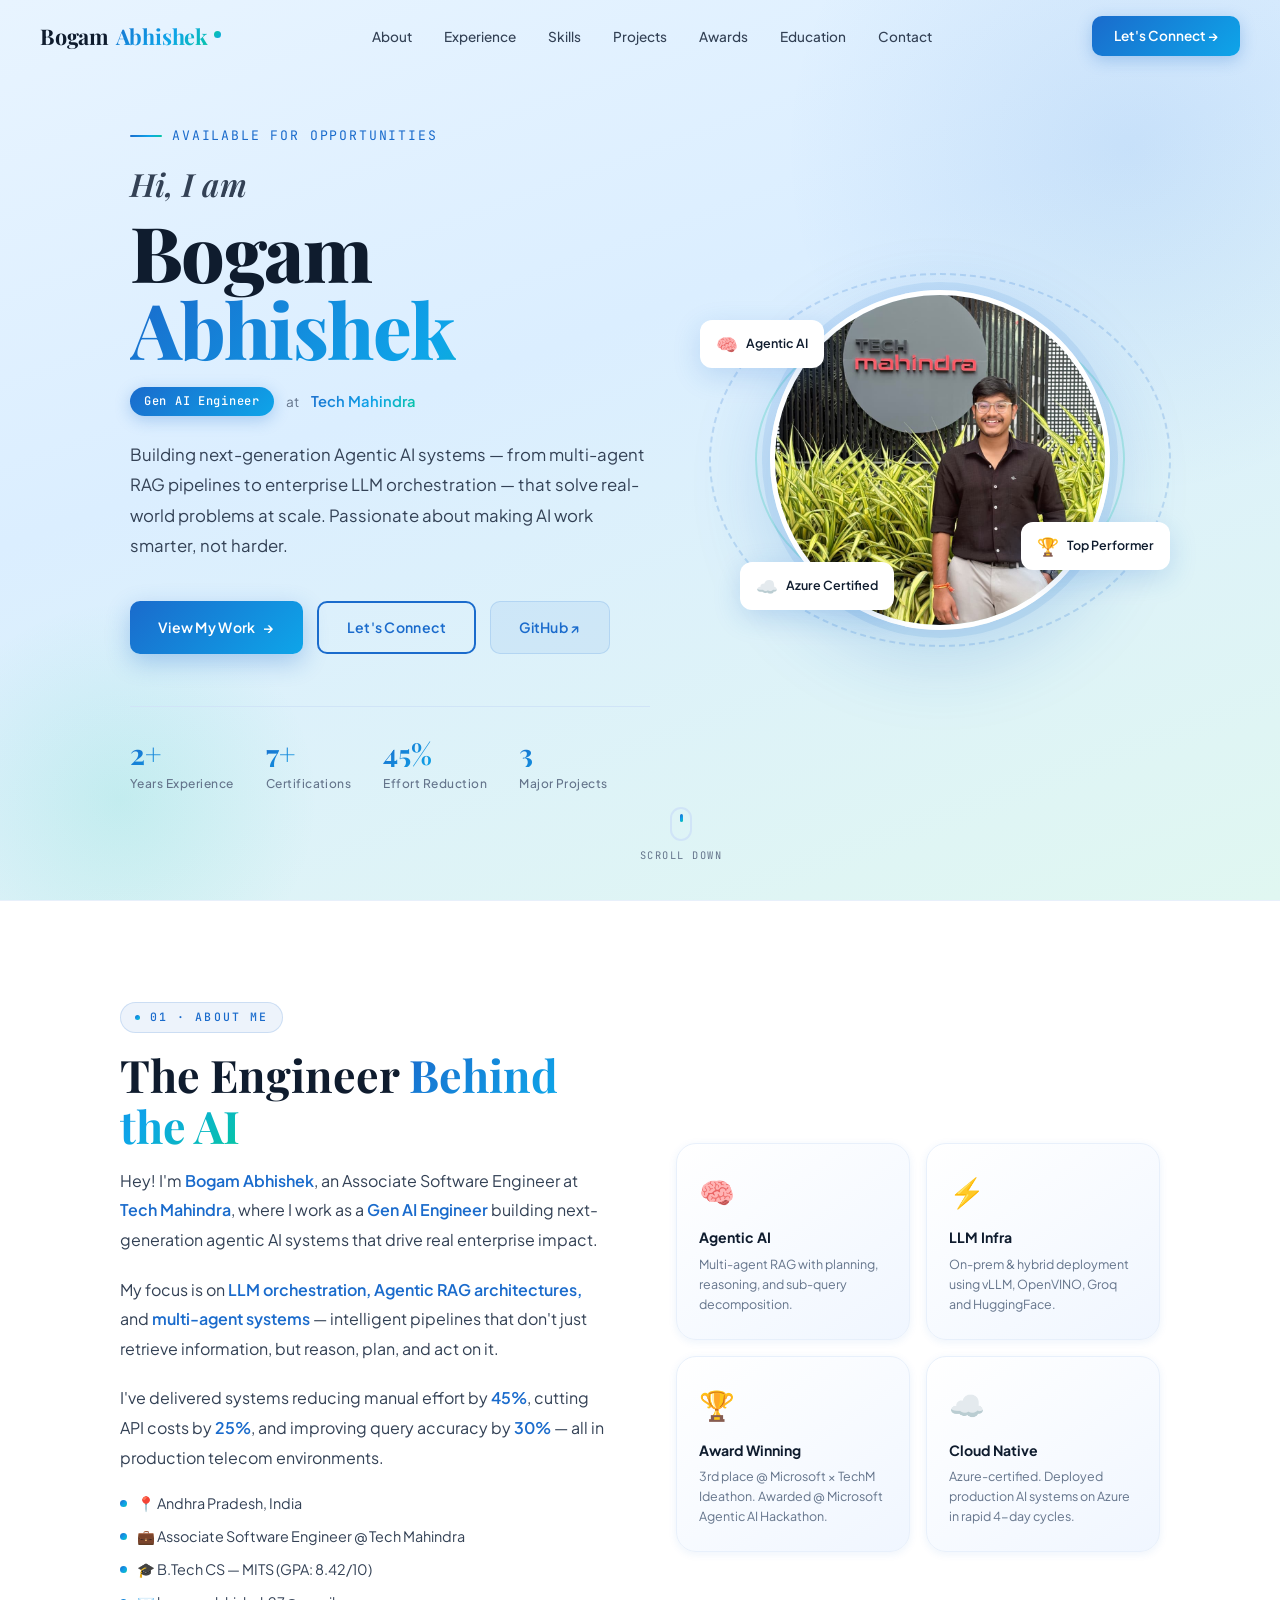
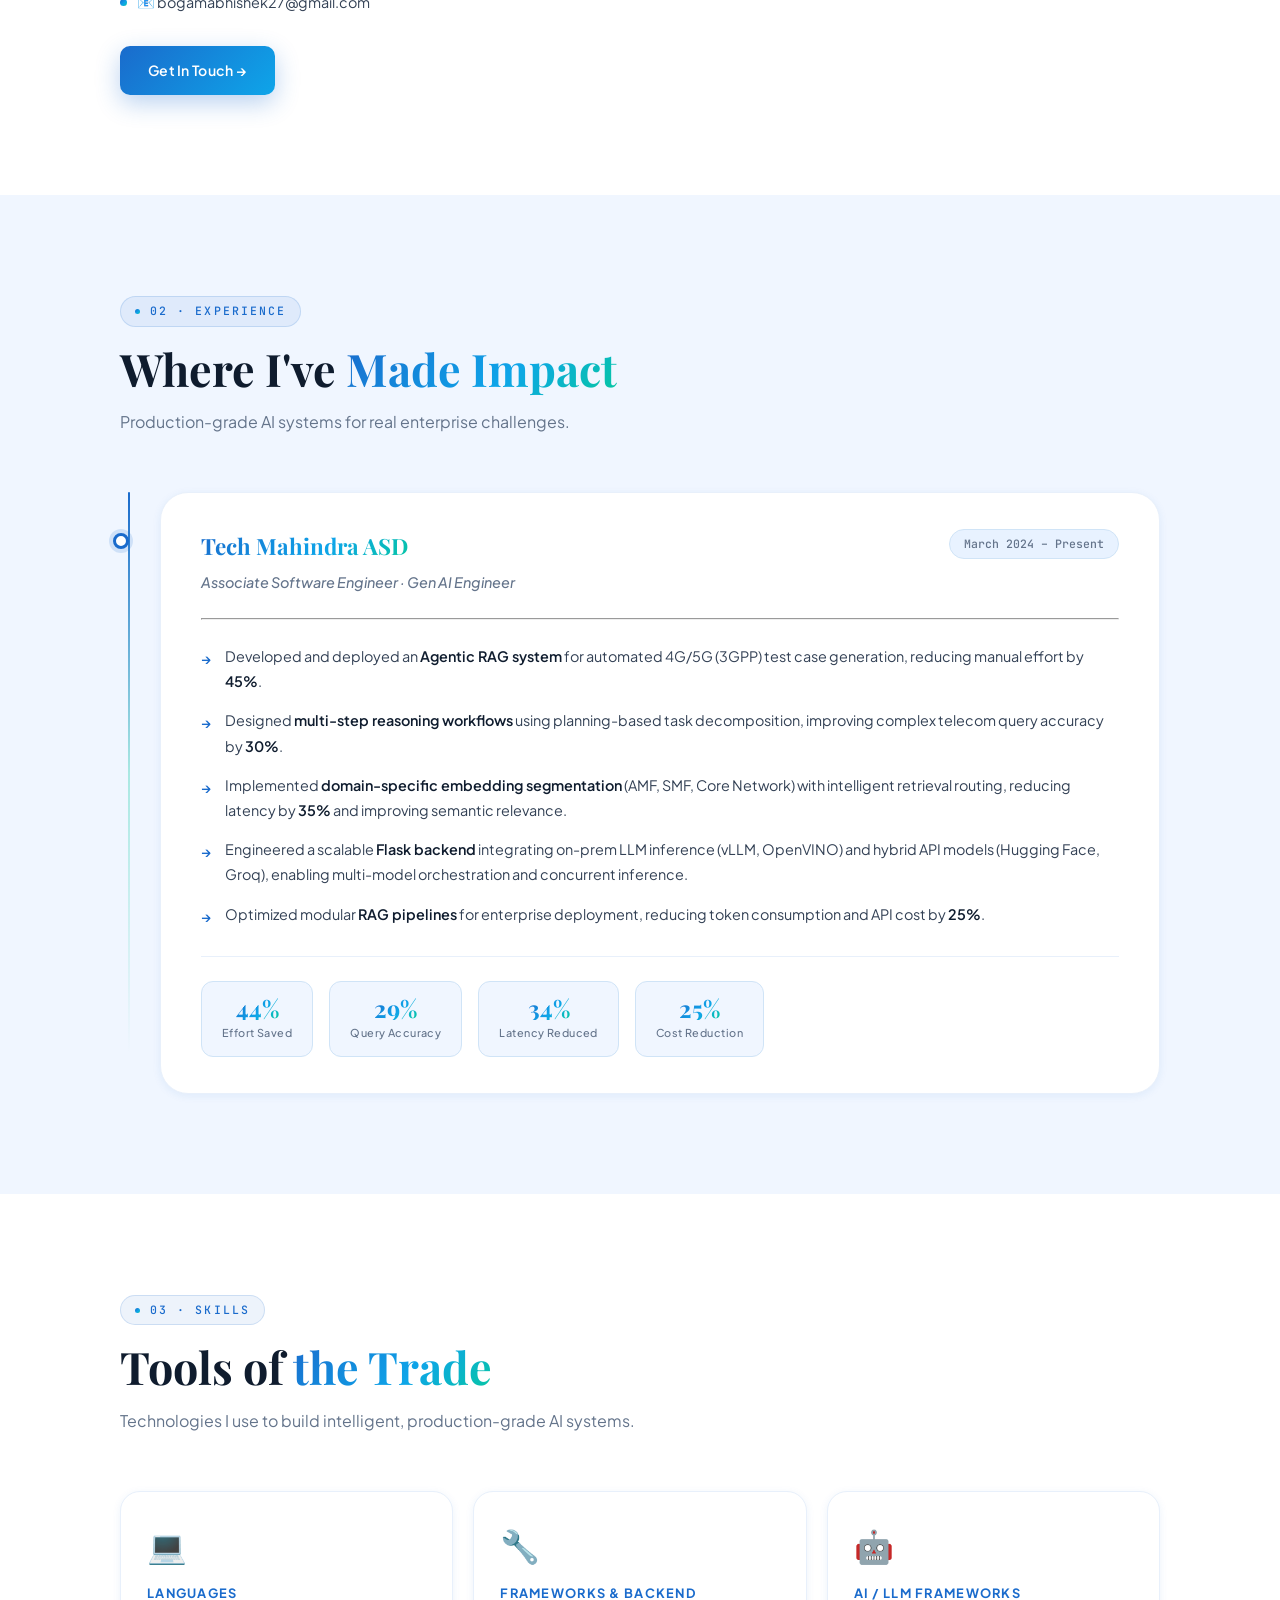
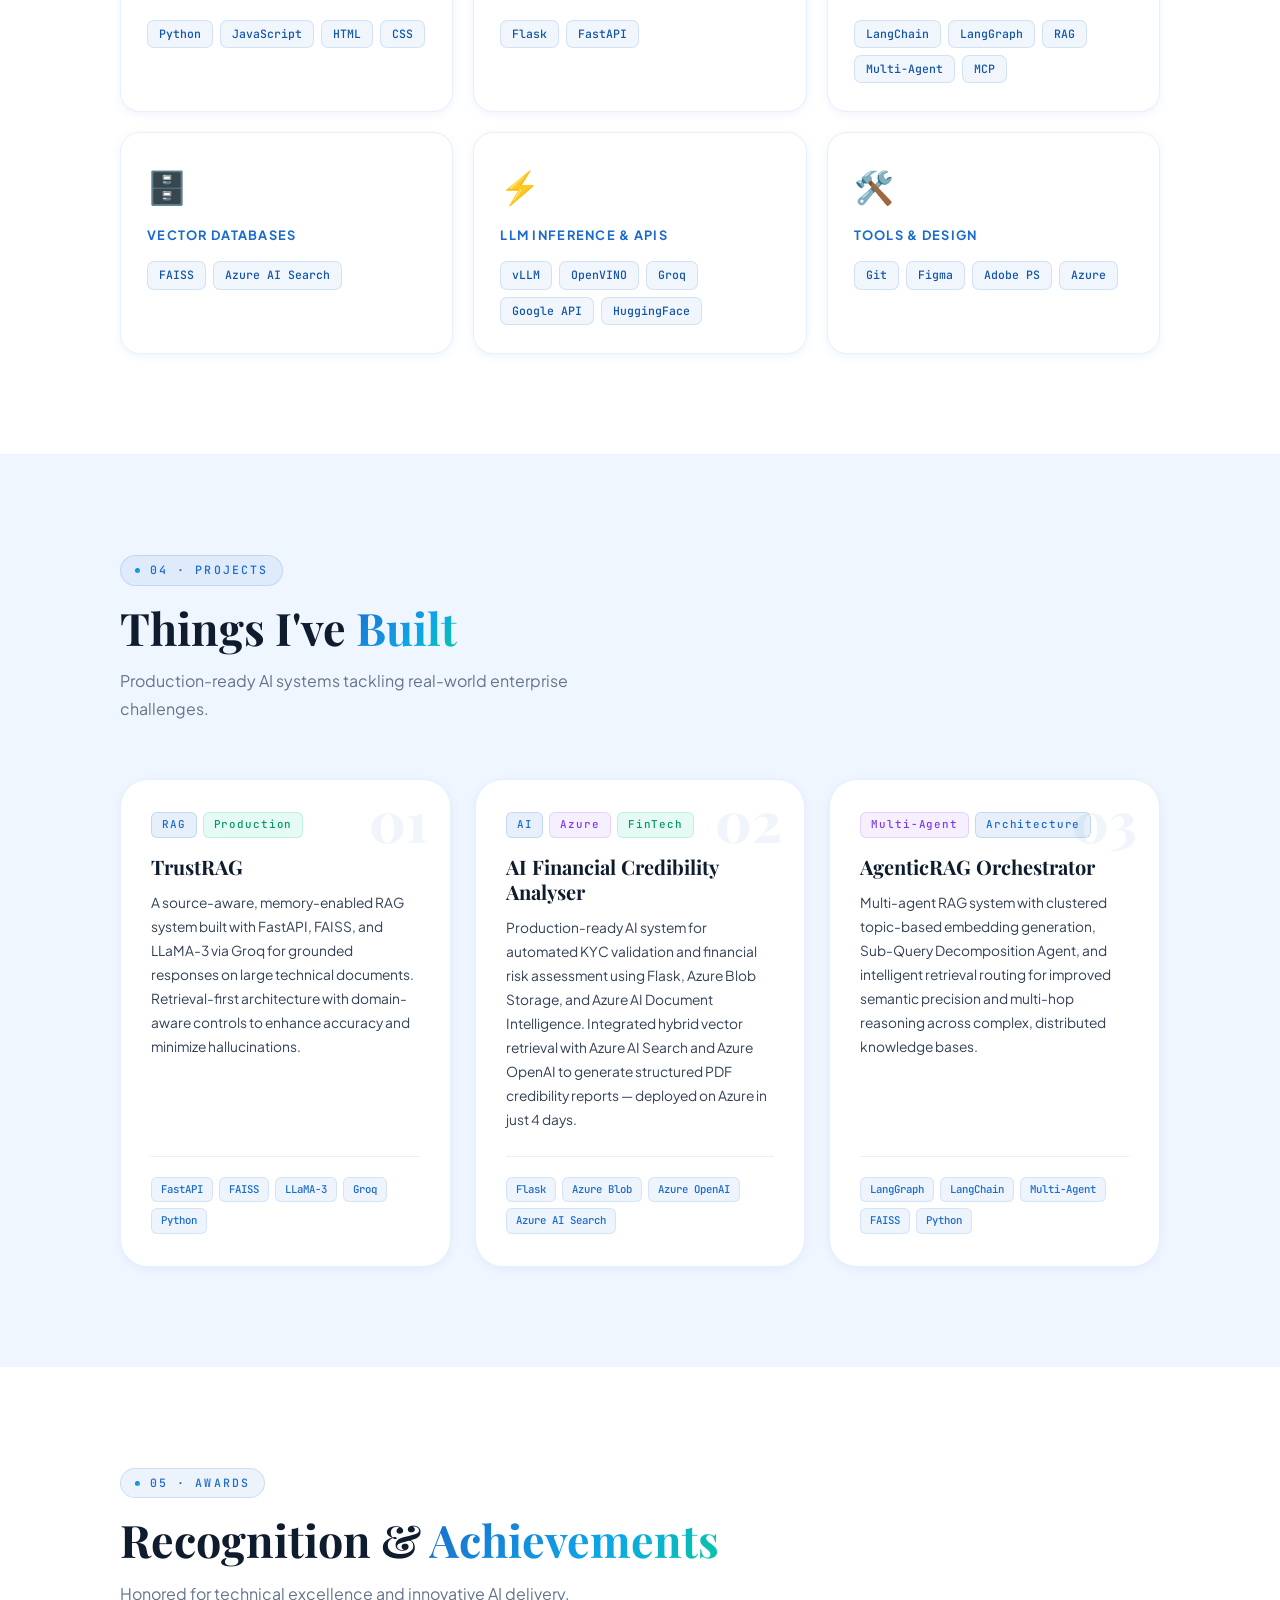
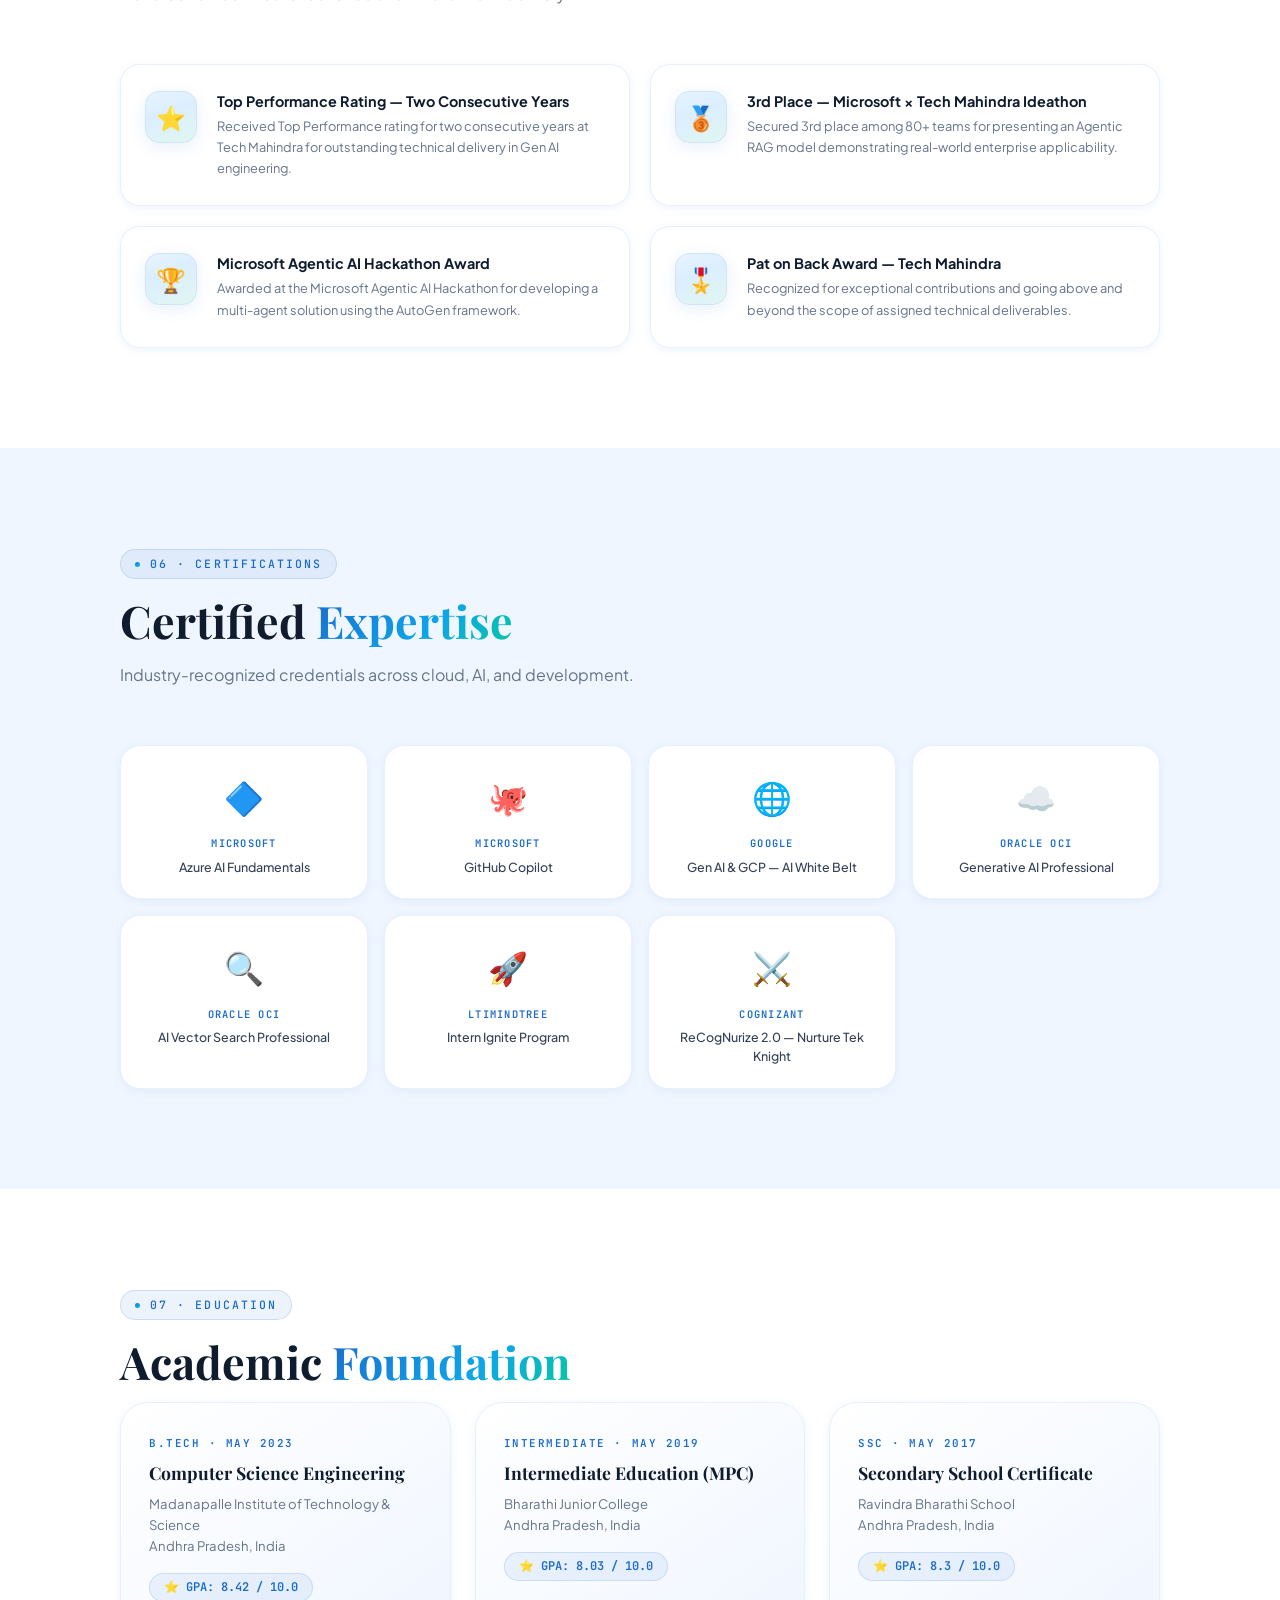
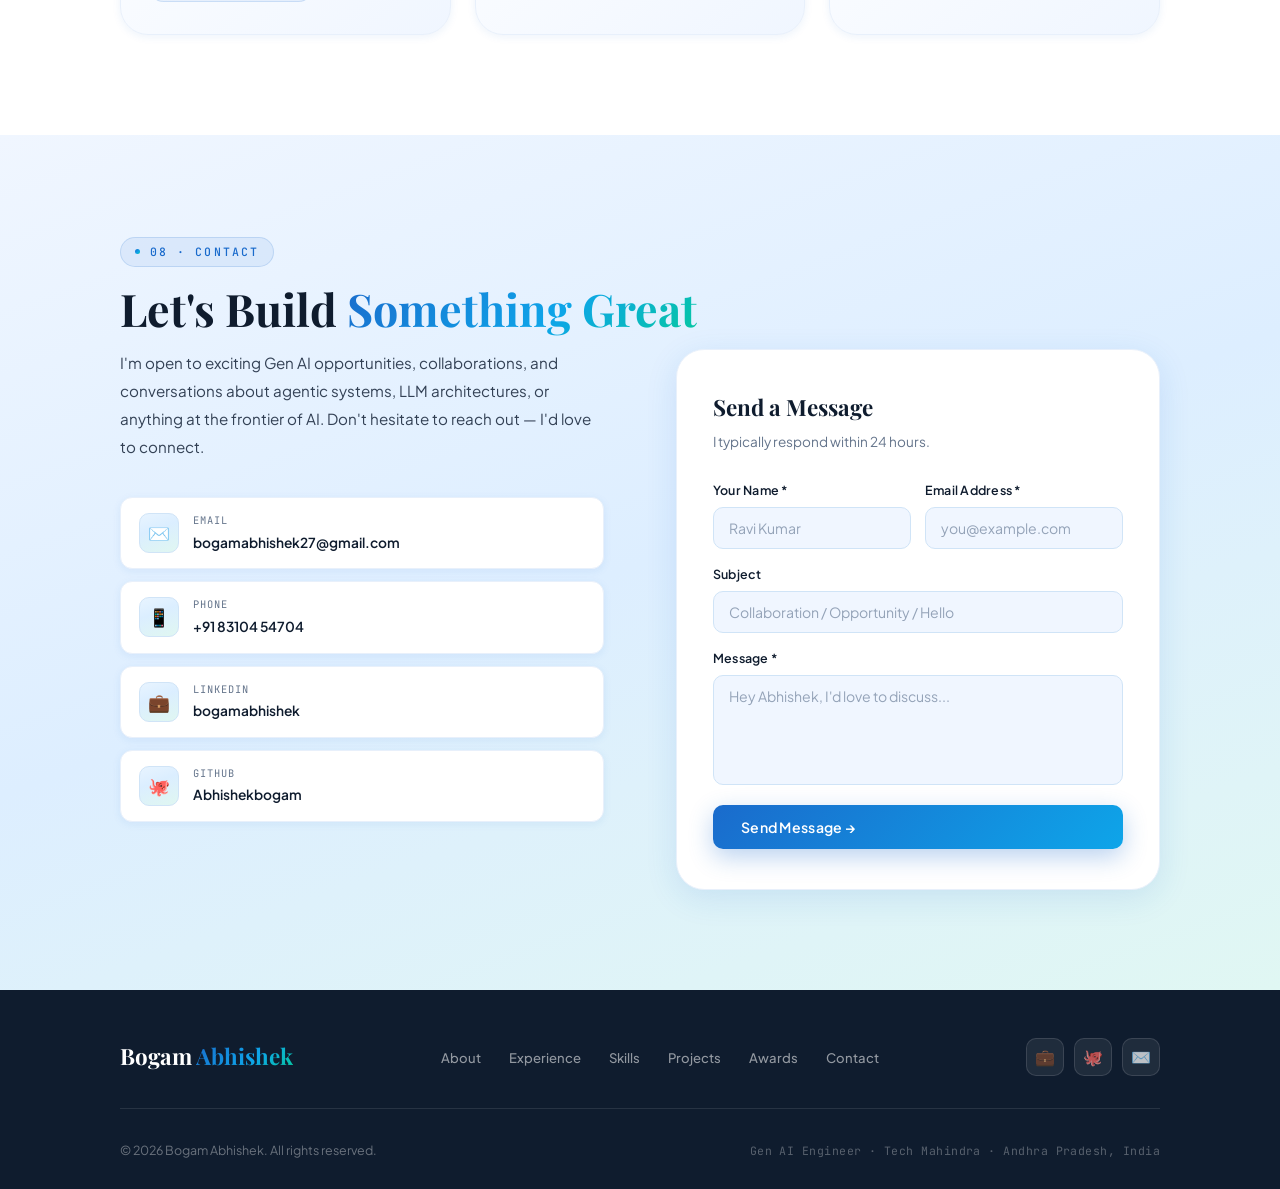
==== index.html @ d559d9c5 "Initial portfolio commit" ====
<!DOCTYPE html>
<html lang="en">
<head>
  <meta charset="UTF-8" />
  <meta name="viewport" content="width=device-width, initial-scale=1.0"/>
  <title>Bogam Abhishek — Gen AI Engineer</title>
  <meta name="description" content="Portfolio of Bogam Abhishek, Gen AI Engineer at Tech Mahindra. Specializing in Agentic RAG, LLM Orchestration, and Multi-Agent Systems." />

  <!-- Google Fonts -->
  <link rel="preconnect" href="https://fonts.googleapis.com" />
  <link rel="preconnect" href="https://fonts.gstatic.com" crossorigin />
  <link href="https://fonts.googleapis.com/css2?family=Playfair+Display:ital,wght@0,600;0,700;0,800;1,600;1,700&family=Plus+Jakarta+Sans:wght@300;400;500;600;700&family=JetBrains+Mono:wght@300;400;500&display=swap" rel="stylesheet"/>

  <!-- Global CSS -->
  <link rel="stylesheet" href="css/global.css" />
  <link rel="stylesheet" href="css/nav.css" />
  <link rel="stylesheet" href="css/hero.css" />
  <link rel="stylesheet" href="css/about.css" />
  <link rel="stylesheet" href="css/experience.css" />
  <link rel="stylesheet" href="css/skills.css" />
  <link rel="stylesheet" href="css/projects.css" />
  <link rel="stylesheet" href="css/achievements.css" />
  <link rel="stylesheet" href="css/certifications.css" />
  <link rel="stylesheet" href="css/education.css" />
  <link rel="stylesheet" href="css/contact.css" />
  <link rel="stylesheet" href="css/footer.css" />
</head>
<body>

  <!-- Navigation -->
  <div id="nav-placeholder"></div>

  <main>
    <!-- Hero Section -->
    <section id="hero">
      <div id="hero-placeholder"></div>
    </section>

    <!-- About Section -->
    <section id="about">
      <div id="about-placeholder"></div>
    </section>

    <!-- Experience Section -->
    <section id="experience">
      <div id="experience-placeholder"></div>
    </section>

    <!-- Skills Section -->
    <section id="skills">
      <div id="skills-placeholder"></div>
    </section>

    <!-- Projects Section -->
    <section id="projects">
      <div id="projects-placeholder"></div>
    </section>

    <!-- Achievements Section -->
    <section id="achievements">
      <div id="achievements-placeholder"></div>
    </section>

    <!-- Certifications Section -->
    <section id="certifications">
      <div id="certifications-placeholder"></div>
    </section>

    <!-- Education Section -->
    <section id="education">
      <div id="education-placeholder"></div>
    </section>

    <!-- Contact Section -->
    <section id="contact">
      <div id="contact-placeholder"></div>
    </section>
  </main>

  <!-- Footer -->
  <div id="footer-placeholder"></div>

  <!-- JavaScript Modules -->
  <script src="js/loader.js"></script>
  <script src="js/nav.js"></script>
  <script src="js/hero.js"></script>
  <script src="js/animations.js"></script>
  <script src="js/contact.js"></script>
  <script src="js/main.js"></script>
</body>
</html>
---- css/global.css ----
/* ============================================
   GLOBAL.CSS — Variables, Reset, Typography
   ============================================ */

:root {
  /* Colors */
  --bg:            #f0f6ff;
  --bg-alt:        #e8f2ff;
  --surface:       #ffffff;
  --card:          #ffffff;
  --card-hover:    #f5f9ff;

  --primary:       #1a6bcc;
  --primary-dark:  #1254a8;
  --primary-light: #4a90e2;
  --secondary:     #0ea5e9;
  --accent:        #06c8a0;
  --accent2:       #7c3aed;

  --text:          #0f1c2e;
  --text-body:     #334155;
  --muted:         #64748b;
  --subtle:        #94a3b8;
  --border:        #d0e4f7;
  --border-light:  #e8f0fb;

  /* Gradients */
  --grad-primary:  linear-gradient(135deg, #1a6bcc 0%, #0ea5e9 60%, #06c8a0 100%);
  --grad-card:     linear-gradient(145deg, #ffffff 0%, #f0f6ff 100%);
  --grad-hero:     linear-gradient(160deg, #e8f4ff 0%, #dbeeff 40%, #e0f7f1 100%);
  --grad-section:  linear-gradient(180deg, #f0f6ff 0%, #e8f2ff 100%);
  --grad-btn:      linear-gradient(135deg, #1a6bcc, #0ea5e9);
  --grad-btn-hover:linear-gradient(135deg, #1254a8, #0891ca);
  --grad-accent:   linear-gradient(135deg, #06c8a0, #0ea5e9);

  /* Shadows */
  --shadow-sm:     0 2px 8px rgba(26,107,204,0.08);
  --shadow-md:     0 8px 32px rgba(26,107,204,0.12);
  --shadow-lg:     0 20px 60px rgba(26,107,204,0.16);
  --shadow-xl:     0 32px 80px rgba(26,107,204,0.20);
  --shadow-card:   0 4px 24px rgba(26,107,204,0.10), 0 1px 4px rgba(26,107,204,0.06);
  --shadow-btn:    0 8px 24px rgba(26,107,204,0.30);
  --shadow-btn-hover: 0 12px 36px rgba(26,107,204,0.42);

  /* Typography */
  --font-display: 'Playfair Display', Georgia, serif;
  --font-body:    'Plus Jakarta Sans', sans-serif;
  --font-mono:    'JetBrains Mono', 'Courier New', monospace;

  /* Spacing */
  --section-py: 100px;
  --container: 1120px;
  --radius:    12px;
  --radius-lg: 20px;
  --radius-xl: 28px;

  /* Transitions */
  --ease:      cubic-bezier(0.22, 1, 0.36, 1);
  --ease-fast: cubic-bezier(0.34, 1, 0.64, 1);
}

/* ---- RESET ---- */
*, *::before, *::after {
  box-sizing: border-box;
  margin: 0;
  padding: 0;
}

html {
  scroll-behavior: smooth;
  font-size: 16px;
}

body {
  background: var(--bg);
  color: var(--text);
  font-family: var(--font-body);
  font-weight: 400;
  line-height: 1.6;
  overflow-x: hidden;
  -webkit-font-smoothing: antialiased;
  -moz-osx-font-smoothing: grayscale;
}

img { max-width: 100%; display: block; }
a  { text-decoration: none; color: inherit; }
ul { list-style: none; }
button { font-family: inherit; }

/* ---- SCROLL BAR ---- */
::-webkit-scrollbar { width: 6px; }
::-webkit-scrollbar-track { background: var(--bg-alt); }
::-webkit-scrollbar-thumb {
  background: var(--grad-primary);
  border-radius: 3px;
}

/* ---- CONTAINER ---- */
.container {
  max-width: var(--container);
  margin: 0 auto;
  padding: 0 40px;
}

/* ---- SECTION WRAPPER ---- */
.section-wrap {
  padding: var(--section-py) 0;
}

/* ---- SECTION HEADER ---- */
.section-eyebrow {
  display: inline-flex;
  align-items: center;
  gap: 10px;
  font-family: var(--font-mono);
  font-size: 0.72rem;
  font-weight: 500;
  letter-spacing: 0.18em;
  text-transform: uppercase;
  color: var(--primary);
  background: rgba(26,107,204,0.08);
  border: 1px solid rgba(26,107,204,0.16);
  padding: 5px 14px;
  border-radius: 100px;
  margin-bottom: 16px;
}
.section-eyebrow::before {
  content: '';
  width: 5px; height: 5px;
  border-radius: 50%;
  background: var(--grad-primary);
}

.section-title {
  font-family: var(--font-display);
  font-weight: 700;
  font-size: clamp(2rem, 3.5vw, 2.8rem);
  line-height: 1.15;
  color: var(--text);
  margin-bottom: 14px;
}
.section-title span {
  background: var(--grad-primary);
  -webkit-background-clip: text;
  -webkit-text-fill-color: transparent;
  background-clip: text;
}

.section-subtitle {
  font-size: 1rem;
  color: var(--muted);
  line-height: 1.75;
  max-width: 520px;
  margin-bottom: 56px;
}

/* ---- BUTTONS ---- */
.btn {
  display: inline-flex;
  align-items: center;
  gap: 8px;
  font-family: var(--font-body);
  font-weight: 600;
  font-size: 0.88rem;
  letter-spacing: 0.02em;
  padding: 13px 28px;
  border-radius: 10px;
  border: none;
  cursor: pointer;
  transition: all 0.3s var(--ease);
  text-decoration: none;
  position: relative;
  overflow: hidden;
}
.btn::before {
  content: '';
  position: absolute;
  inset: 0;
  opacity: 0;
  transition: opacity 0.3s;
  background: rgba(255,255,255,0.15);
}
.btn:hover::before { opacity: 1; }

.btn-primary {
  background: var(--grad-btn);
  color: #fff;
  box-shadow: var(--shadow-btn);
}
.btn-primary:hover {
  transform: translateY(-3px);
  box-shadow: var(--shadow-btn-hover);
  background: var(--grad-btn-hover);
}
.btn-primary:active { transform: translateY(-1px); }

.btn-outline {
  background: transparent;
  color: var(--primary);
  border: 2px solid var(--primary);
}
.btn-outline:hover {
  background: var(--grad-btn);
  color: #fff;
  border-color: transparent;
  transform: translateY(-3px);
  box-shadow: var(--shadow-btn);
}

.btn-ghost {
  background: rgba(26,107,204,0.07);
  color: var(--primary);
  border: 1px solid rgba(26,107,204,0.15);
}
.btn-ghost:hover {
  background: rgba(26,107,204,0.14);
  transform: translateY(-2px);
}

/* ---- CARDS ---- */
.card {
  background: var(--card);
  border: 1px solid var(--border-light);
  border-radius: var(--radius-lg);
  box-shadow: var(--shadow-card);
  transition: all 0.35s var(--ease);
}
.card:hover {
  transform: translateY(-5px);
  box-shadow: var(--shadow-lg);
  border-color: rgba(26,107,204,0.2);
}

/* ---- BADGE / TAG ---- */
.badge {
  display: inline-block;
  font-family: var(--font-mono);
  font-size: 0.68rem;
  font-weight: 500;
  letter-spacing: 0.08em;
  padding: 3px 10px;
  border-radius: 6px;
}
.badge-blue {
  background: rgba(26,107,204,0.1);
  color: var(--primary);
  border: 1px solid rgba(26,107,204,0.18);
}
.badge-teal {
  background: rgba(6,200,160,0.1);
  color: #059669;
  border: 1px solid rgba(6,200,160,0.18);
}
.badge-purple {
  background: rgba(124,58,237,0.08);
  color: var(--accent2);
  border: 1px solid rgba(124,58,237,0.15);
}

/* ---- REVEAL ANIMATION ---- */
.reveal {
  opacity: 0;
  transform: translateY(28px);
  transition: opacity 0.7s var(--ease), transform 0.7s var(--ease);
}
.reveal.visible {
  opacity: 1;
  transform: translateY(0);
}
.reveal-left {
  opacity: 0;
  transform: translateX(-32px);
  transition: opacity 0.7s var(--ease), transform 0.7s var(--ease);
}
.reveal-left.visible { opacity: 1; transform: translateX(0); }

.reveal-right {
  opacity: 0;
  transform: translateX(32px);
  transition: opacity 0.7s var(--ease), transform 0.7s var(--ease);
}
.reveal-right.visible { opacity: 1; transform: translateX(0); }

/* ---- DIVIDER ---- */
.divider {
  height: 1px;
  background: linear-gradient(90deg, transparent, var(--border), transparent);
  margin: 0;
  border: none;
}

/* ---- RESPONSIVE ---- */
@media (max-width: 768px) {
  .container { padding: 0 20px; }
  :root { --section-py: 64px; }
  .section-title { font-size: 1.9rem; }
}
---- css/nav.css ----
/* ============================================
   NAV.CSS — Navigation Bar
   ============================================ */

#navbar {
  position: fixed;
  top: 0; left: 0; right: 0;
  z-index: 1000;
  padding: 0 40px;
  height: 72px;
  display: flex;
  align-items: center;
  justify-content: space-between;
  transition: all 0.4s var(--ease);
  background: transparent;
}

#navbar.scrolled {
  background: rgba(255,255,255,0.88);
  backdrop-filter: blur(20px);
  -webkit-backdrop-filter: blur(20px);
  box-shadow: 0 4px 32px rgba(26,107,204,0.10);
  border-bottom: 1px solid var(--border-light);
  height: 64px;
}

/* LOGO */
.nav-logo {
  font-family: var(--font-display);
  font-weight: 700;
  font-size: 1.35rem;
  letter-spacing: -0.01em;
  display: flex;
  align-items: center;
  gap: 2px;
  text-decoration: none;
}
.nav-logo-first { color: var(--text); }
.nav-logo-last {
  background: var(--grad-primary);
  -webkit-background-clip: text;
  -webkit-text-fill-color: transparent;
  background-clip: text;
}
.nav-logo-dot {
  width: 7px; height: 7px;
  background: var(--grad-accent);
  border-radius: 50%;
  margin-left: 4px;
  margin-bottom: 2px;
  flex-shrink: 0;
  animation: dotPulse 2.5s ease-in-out infinite;
}
@keyframes dotPulse {
  0%, 100% { transform: scale(1); opacity: 1; }
  50% { transform: scale(1.4); opacity: 0.7; }
}

/* NAV LINKS */
.nav-links {
  display: flex;
  align-items: center;
  gap: 4px;
  list-style: none;
}

.nav-links a {
  font-family: var(--font-body);
  font-weight: 500;
  font-size: 0.85rem;
  color: var(--text-body);
  padding: 7px 14px;
  border-radius: 8px;
  transition: all 0.25s var(--ease);
  position: relative;
}

.nav-links a:hover {
  color: var(--primary);
  background: rgba(26,107,204,0.07);
}

.nav-links a.active {
  color: var(--primary);
  background: rgba(26,107,204,0.08);
  font-weight: 600;
}

/* CTA Button */
.nav-cta {
  font-family: var(--font-body);
  font-weight: 600;
  font-size: 0.85rem;
  color: #fff;
  background: var(--grad-btn);
  padding: 9px 22px;
  border-radius: 10px;
  box-shadow: 0 4px 16px rgba(26,107,204,0.28);
  transition: all 0.3s var(--ease);
  text-decoration: none;
  margin-left: 8px;
}
.nav-cta:hover {
  transform: translateY(-2px);
  box-shadow: 0 8px 28px rgba(26,107,204,0.40);
  background: var(--grad-btn-hover);
}

/* HAMBURGER */
.nav-hamburger {
  display: none;
  flex-direction: column;
  gap: 5px;
  cursor: pointer;
  padding: 8px;
  border: none;
  background: none;
}
.nav-hamburger span {
  display: block;
  width: 24px; height: 2px;
  background: var(--text);
  border-radius: 2px;
  transition: all 0.3s var(--ease);
}
.nav-hamburger.open span:nth-child(1) { transform: translateY(7px) rotate(45deg); }
.nav-hamburger.open span:nth-child(2) { opacity: 0; }
.nav-hamburger.open span:nth-child(3) { transform: translateY(-7px) rotate(-45deg); }

/* MOBILE MENU */
.nav-mobile {
  display: none;
  position: fixed;
  top: 64px; left: 0; right: 0;
  background: rgba(255,255,255,0.97);
  backdrop-filter: blur(20px);
  border-bottom: 1px solid var(--border);
  padding: 20px 24px 28px;
  flex-direction: column;
  gap: 4px;
  z-index: 999;
  box-shadow: var(--shadow-md);
}
.nav-mobile.open { display: flex; }
.nav-mobile a {
  font-family: var(--font-body);
  font-weight: 500;
  font-size: 0.95rem;
  color: var(--text-body);
  padding: 12px 16px;
  border-radius: 10px;
  transition: all 0.2s;
}
.nav-mobile a:hover { background: var(--bg-alt); color: var(--primary); }
.nav-mobile .nav-cta { margin: 8px 0 0; text-align: center; justify-content: center; display: flex; }

@media (max-width: 900px) {
  #navbar { padding: 0 24px; }
  .nav-links, .nav-cta { display: none; }
  .nav-hamburger { display: flex; }
}
---- css/hero.css ----
/* ============================================
   HERO.CSS — Hero / Landing Section
   ============================================ */

#hero {
  min-height: 100vh;
  background: var(--grad-hero);
  position: relative;
  overflow: hidden;
  display: flex;
  flex-direction: column;
  align-items: center;
  justify-content: center;
  padding: 80px 40px 60px;
}

/* Decorative background blobs */
#hero::before {
  content: '';
  position: absolute;
  width: 700px; height: 700px;
  border-radius: 50%;
  background: radial-gradient(circle, rgba(26,107,204,0.10) 0%, transparent 70%);
  top: -200px; right: -200px;
  pointer-events: none;
}
#hero::after {
  content: '';
  position: absolute;
  width: 400px; height: 400px;
  border-radius: 50%;
  background: radial-gradient(circle, rgba(6,200,160,0.12) 0%, transparent 70%);
  bottom: -100px; left: -80px;
  pointer-events: none;
}

.hero-container {
  max-width: 1100px;
  width: 100%;
  margin: 0 auto;
  padding: 0 40px;
  display: grid;
  grid-template-columns: 1fr 420px;
  gap: 80px;
  align-items: center;
  position: relative;
  z-index: 1;
}

/* ---- LEFT CONTENT ---- */
.hero-content {}

.hero-greeting {
  font-family: var(--font-mono);
  font-size: 0.82rem;
  font-weight: 400;
  letter-spacing: 0.14em;
  color: var(--primary);
  text-transform: uppercase;
  margin-bottom: 12px;
  display: flex;
  align-items: center;
  gap: 10px;
  opacity: 0;
  animation: heroFadeUp 0.8s 0.1s var(--ease) forwards;
}
.hero-greeting::before {
  content: '';
  width: 32px; height: 2px;
  background: var(--grad-primary);
  border-radius: 2px;
}

.hero-hi {
  font-family: var(--font-display);
  font-size: clamp(1.5rem, 3vw, 2rem);
  font-weight: 600;
  font-style: italic;
  color: var(--text-body);
  margin-bottom: 4px;
  opacity: 0;
  animation: heroFadeUp 0.8s 0.2s var(--ease) forwards;
}

.hero-name {
  font-family: var(--font-display);
  font-weight: 800;
  font-size: clamp(3rem, 6vw, 5.2rem);
  line-height: 1;
  letter-spacing: -0.02em;
  margin-bottom: 20px;
  opacity: 0;
  animation: heroFadeUp 0.8s 0.3s var(--ease) forwards;
}
.hero-name-first { color: var(--text); display: block; }
.hero-name-last {
  display: block;
  background: var(--grad-primary);
  -webkit-background-clip: text;
  -webkit-text-fill-color: transparent;
  background-clip: text;
}

.hero-role-wrap {
  display: flex;
  align-items: center;
  gap: 12px;
  margin-bottom: 24px;
  opacity: 0;
  animation: heroFadeUp 0.8s 0.4s var(--ease) forwards;
}
.hero-role-badge {
  background: var(--grad-btn);
  color: #fff;
  font-family: var(--font-mono);
  font-size: 0.75rem;
  font-weight: 500;
  letter-spacing: 0.06em;
  padding: 5px 14px;
  border-radius: 100px;
  box-shadow: 0 4px 16px rgba(26,107,204,0.28);
  white-space: nowrap;
}
.hero-role-company {
  font-family: var(--font-body);
  font-weight: 600;
  font-size: 0.92rem;
  color: var(--text-body);
}
.hero-role-at {
  color: var(--muted);
  font-size: 0.85rem;
}
.hero-role-company span {
  background: var(--grad-primary);
  -webkit-background-clip: text;
  -webkit-text-fill-color: transparent;
  background-clip: text;
}

.hero-desc {
  font-size: 1.05rem;
  color: var(--text-body);
  line-height: 1.8;
  max-width: 520px;
  margin-bottom: 40px;
  opacity: 0;
  animation: heroFadeUp 0.8s 0.5s var(--ease) forwards;
}

.hero-actions {
  display: flex;
  gap: 14px;
  flex-wrap: wrap;
  margin-bottom: 52px;
  opacity: 0;
  animation: heroFadeUp 0.8s 0.6s var(--ease) forwards;
}

/* Stats Row */
.hero-stats {
  display: flex;
  gap: 32px;
  flex-wrap: wrap;
  padding-top: 32px;
  border-top: 1px solid var(--border);
  opacity: 0;
  animation: heroFadeUp 0.8s 0.7s var(--ease) forwards;
}
.hero-stat {}
.hero-stat-num {
  font-family: var(--font-display);
  font-weight: 700;
  font-size: 1.8rem;
  line-height: 1;
  background: var(--grad-primary);
  -webkit-background-clip: text;
  -webkit-text-fill-color: transparent;
  background-clip: text;
  display: block;
  margin-bottom: 2px;
}
.hero-stat-label {
  font-size: 0.75rem;
  color: var(--muted);
  font-weight: 500;
  letter-spacing: 0.04em;
}

/* ---- RIGHT: PHOTO ---- */
.hero-photo-wrap {
  display: flex;
  align-items: center;
  justify-content: center;
  position: relative;
  opacity: 0;
  animation: heroFadeScale 0.9s 0.4s var(--ease) forwards;
}

/* Decorative rings */
.hero-photo-wrap::before {
  content: '';
  position: absolute;
  width: 110%; height: 110%;
  border-radius: 50%;
  border: 2px dashed rgba(26,107,204,0.18);
  animation: rotateSlow 18s linear infinite;
  pointer-events: none;
}
.hero-photo-wrap::after {
  content: '';
  position: absolute;
  width: 88%; height: 88%;
  border-radius: 50%;
  border: 2px solid rgba(6,200,160,0.22);
  animation: rotateSlow 12s linear infinite reverse;
  pointer-events: none;
}
@keyframes rotateSlow {
  from { transform: rotate(0deg); }
  to   { transform: rotate(360deg); }
}

.hero-photo-frame {
  width: 340px; height: 340px;
  border-radius: 50%;
  overflow: hidden;
  background: var(--grad-hero);
  border: 5px solid #fff;
  box-shadow:
    0 0 0 8px rgba(26,107,204,0.10),
    0 24px 80px rgba(26,107,204,0.22);
  position: relative;
  z-index: 1;
}

.hero-photo-frame img {
  width: 100%; height: 100%;
  object-fit: cover;
}

/* Placeholder avatar when no image */
.hero-avatar-placeholder {
  width: 100%; height: 100%;
  display: flex;
  flex-direction: column;
  align-items: center;
  justify-content: center;
  background: linear-gradient(145deg, #e8f4ff, #dbeeff);
  color: var(--primary);
}
.hero-avatar-initials {
  font-family: var(--font-display);
  font-weight: 800;
  font-size: 5rem;
  line-height: 1;
  background: var(--grad-primary);
  -webkit-background-clip: text;
  -webkit-text-fill-color: transparent;
  background-clip: text;
}
.hero-avatar-sub {
  font-family: var(--font-mono);
  font-size: 0.68rem;
  letter-spacing: 0.12em;
  color: var(--muted);
  text-transform: uppercase;
  margin-top: 8px;
}

/* Floating tags around photo */
.hero-badge-float {
  position: absolute;
  background: #fff;
  border-radius: 12px;
  box-shadow: 0 8px 28px rgba(26,107,204,0.18);
  padding: 10px 16px;
  display: flex;
  align-items: center;
  gap: 8px;
  font-family: var(--font-body);
  font-size: 0.78rem;
  font-weight: 600;
  color: var(--text);
  z-index: 2;
  animation: floatBadge 3s ease-in-out infinite;
  white-space: nowrap;
}
.hero-badge-float .bf-icon { font-size: 1.1rem; }
.hero-badge-float.bf1 {
  top: 30px; left: -30px;
  animation-delay: 0s;
}
.hero-badge-float.bf2 {
  bottom: 60px; right: -20px;
  animation-delay: 1s;
}
.hero-badge-float.bf3 {
  bottom: 20px; left: 10px;
  animation-delay: 2s;
}
@keyframes floatBadge {
  0%, 100% { transform: translateY(0px); }
  50% { transform: translateY(-8px); }
}

/* Scroll hint */
.hero-scroll-hint {
  position: absolute;
  bottom: 36px; left: 50%;
  transform: translateX(-50%);
  display: flex;
  flex-direction: column;
  align-items: center;
  gap: 6px;
  opacity: 0;
  animation: heroFadeUp 0.8s 1.2s var(--ease) forwards;
  z-index: 2;
}
.hero-scroll-hint span {
  font-family: var(--font-mono);
  font-size: 0.65rem;
  letter-spacing: 0.14em;
  text-transform: uppercase;
  color: var(--muted);
}
.scroll-mouse {
  width: 22px; height: 34px;
  border: 2px solid var(--border);
  border-radius: 11px;
  position: relative;
  display: flex;
  align-items: flex-start;
  justify-content: center;
  padding-top: 5px;
}
.scroll-mouse::after {
  content: '';
  width: 3px; height: 8px;
  background: var(--grad-primary);
  border-radius: 2px;
  animation: scrollWheel 1.8s ease-in-out infinite;
}
@keyframes scrollWheel {
  0%   { opacity: 1; transform: translateY(0); }
  100% { opacity: 0; transform: translateY(10px); }
}

/* Animations */
@keyframes heroFadeUp {
  from { opacity: 0; transform: translateY(24px); }
  to   { opacity: 1; transform: translateY(0); }
}
@keyframes heroFadeScale {
  from { opacity: 0; transform: scale(0.92); }
  to   { opacity: 1; transform: scale(1); }
}

/* RESPONSIVE */
@media (max-width: 1000px) {
  .hero-container {
    grid-template-columns: 1fr;
    gap: 48px;
    text-align: center;
  }
  .hero-greeting, .hero-role-wrap { justify-content: center; }
  .hero-desc { margin: 0 auto 40px; }
  .hero-actions { justify-content: center; }
  .hero-stats { justify-content: center; }
  .hero-photo-wrap { order: -1; }
  .hero-photo-frame { width: 260px; height: 260px; }
  .hero-badge-float.bf1, .hero-badge-float.bf2, .hero-badge-float.bf3 { display: none; }
}

@media (max-width: 600px) {
  #hero { padding: 100px 0 80px; }
  .hero-container { padding: 0 20px; }
  .hero-photo-frame { width: 220px; height: 220px; }
  .hero-actions { flex-direction: column; align-items: center; }
}
---- css/about.css ----
/* ============================================
   ABOUT.CSS — About Section
   ============================================ */

#about {
  background: var(--surface);
  border-top: 1px solid var(--border-light);
}

.about-grid {
  display: grid;
  grid-template-columns: 1fr 1fr;
  gap: 72px;
  align-items: center;
}

.about-left {}

.about-text {
  font-size: 1rem;
  color: var(--text-body);
  line-height: 1.85;
  margin-bottom: 20px;
}
.about-text strong { color: var(--primary); font-weight: 600; }

.about-list {
  display: flex;
  flex-direction: column;
  gap: 10px;
  margin-bottom: 32px;
}
.about-list li {
  display: flex;
  align-items: center;
  gap: 10px;
  font-size: 0.9rem;
  color: var(--text-body);
}
.about-list li::before {
  content: '';
  width: 7px; height: 7px;
  border-radius: 50%;
  background: var(--grad-primary);
  flex-shrink: 0;
}

/* Right: highlight cards */
.about-cards {
  display: grid;
  grid-template-columns: 1fr 1fr;
  gap: 16px;
}

.about-card {
  background: var(--grad-card);
  border: 1px solid var(--border-light);
  border-radius: var(--radius-lg);
  padding: 24px 22px;
  box-shadow: var(--shadow-sm);
  transition: all 0.35s var(--ease);
  position: relative;
  overflow: hidden;
}
.about-card::before {
  content: '';
  position: absolute;
  top: 0; left: 0; right: 0;
  height: 3px;
  background: var(--grad-primary);
  transform: scaleX(0);
  transform-origin: left;
  transition: transform 0.4s var(--ease);
  border-radius: 0 0 3px 3px;
}
.about-card:hover {
  transform: translateY(-6px);
  box-shadow: var(--shadow-lg);
  border-color: rgba(26,107,204,0.18);
}
.about-card:hover::before { transform: scaleX(1); }

.about-card-icon {
  font-size: 1.8rem;
  margin-bottom: 12px;
}
.about-card h4 {
  font-family: var(--font-body);
  font-weight: 700;
  font-size: 0.88rem;
  color: var(--text);
  margin-bottom: 6px;
}
.about-card p {
  font-size: 0.78rem;
  color: var(--muted);
  line-height: 1.6;
}

@media (max-width: 900px) {
  .about-grid { grid-template-columns: 1fr; gap: 40px; }
  .about-cards { grid-template-columns: 1fr 1fr; }
}
@media (max-width: 500px) {
  .about-cards { grid-template-columns: 1fr; }
}
---- css/experience.css ----
/* ============================================
   EXPERIENCE.CSS
   ============================================ */

#experience {
  background: var(--bg);
}

.exp-timeline {
  position: relative;
  padding-left: 40px;
}
.exp-timeline::before {
  content: '';
  position: absolute;
  left: 8px; top: 0; bottom: 40px;
  width: 2px;
  background: linear-gradient(to bottom, var(--primary), rgba(6,200,160,0.3), transparent);
  border-radius: 2px;
}

.exp-card {
  background: var(--surface);
  border: 1px solid var(--border-light);
  border-radius: var(--radius-xl);
  padding: 36px 40px;
  box-shadow: var(--shadow-sm);
  position: relative;
  transition: all 0.35s var(--ease);
}
.exp-card:hover {
  box-shadow: var(--shadow-lg);
  border-color: rgba(26,107,204,0.20);
  transform: translateX(4px);
}
.exp-card::before {
  content: '';
  position: absolute;
  left: -48px; top: 40px;
  width: 16px; height: 16px;
  border-radius: 50%;
  background: #fff;
  border: 3px solid var(--primary);
  box-shadow: 0 0 0 4px rgba(26,107,204,0.15);
}

.exp-header {
  display: flex;
  align-items: flex-start;
  justify-content: space-between;
  gap: 20px;
  flex-wrap: wrap;
  margin-bottom: 6px;
}
.exp-company {
  font-family: var(--font-display);
  font-weight: 700;
  font-size: 1.4rem;
  background: var(--grad-primary);
  -webkit-background-clip: text;
  -webkit-text-fill-color: transparent;
  background-clip: text;
}
.exp-date {
  font-family: var(--font-mono);
  font-size: 0.72rem;
  font-weight: 500;
  color: var(--muted);
  background: var(--bg-alt);
  border: 1px solid var(--border);
  padding: 5px 14px;
  border-radius: 100px;
  white-space: nowrap;
}
.exp-role {
  font-size: 0.9rem;
  color: var(--muted);
  font-weight: 500;
  margin-bottom: 24px;
  font-style: italic;
}

.exp-divider {
  height: 1px;
  background: var(--border-light);
  margin: 0 0 24px;
}

.exp-list {
  display: flex;
  flex-direction: column;
  gap: 14px;
}
.exp-list li {
  display: flex;
  gap: 14px;
  font-size: 0.9rem;
  color: var(--text-body);
  line-height: 1.75;
}
.exp-list li .exp-arrow {
  color: var(--primary);
  font-size: 0.85rem;
  margin-top: 3px;
  flex-shrink: 0;
  font-weight: 600;
}
.exp-list li strong { color: var(--text); font-weight: 600; }

.exp-metrics {
  display: flex;
  gap: 16px;
  flex-wrap: wrap;
  margin-top: 28px;
  padding-top: 24px;
  border-top: 1px solid var(--border-light);
}
.exp-metric {
  display: flex;
  flex-direction: column;
  align-items: center;
  background: var(--bg);
  border: 1px solid var(--border);
  border-radius: var(--radius);
  padding: 14px 20px;
  min-width: 90px;
}
.exp-metric-val {
  font-family: var(--font-display);
  font-weight: 700;
  font-size: 1.5rem;
  background: var(--grad-primary);
  -webkit-background-clip: text;
  -webkit-text-fill-color: transparent;
  background-clip: text;
  line-height: 1;
}
.exp-metric-label {
  font-size: 0.68rem;
  font-weight: 500;
  color: var(--muted);
  letter-spacing: 0.04em;
  text-align: center;
  margin-top: 4px;
}

@media (max-width: 700px) {
  .exp-timeline { padding-left: 24px; }
  .exp-card { padding: 24px 20px; }
  .exp-card::before { left: -32px; }
}
---- css/skills.css ----
/* ============================================
   SKILLS.CSS
   ============================================ */

#skills { background: var(--surface); }

.skills-grid {
  display: grid;
  grid-template-columns: repeat(3, 1fr);
  gap: 20px;
}

.skill-group {
  background: var(--card);
  border: 1px solid var(--border-light);
  border-radius: var(--radius-lg);
  padding: 28px 26px;
  box-shadow: var(--shadow-sm);
  transition: all 0.35s var(--ease);
  position: relative;
  overflow: hidden;
}
.skill-group::after {
  content: '';
  position: absolute;
  bottom: 0; left: 0; right: 0;
  height: 3px;
  background: var(--grad-primary);
  transform: scaleX(0);
  transform-origin: left;
  transition: transform 0.4s var(--ease);
  border-radius: 3px 3px 0 0;
}
.skill-group:hover {
  transform: translateY(-5px);
  box-shadow: var(--shadow-md);
  border-color: rgba(26,107,204,0.18);
}
.skill-group:hover::after { transform: scaleX(1); }

.skill-group-icon {
  font-size: 2rem;
  margin-bottom: 12px;
}
.skill-group-title {
  font-family: var(--font-body);
  font-weight: 700;
  font-size: 0.8rem;
  letter-spacing: 0.10em;
  text-transform: uppercase;
  color: var(--primary);
  margin-bottom: 16px;
}

.skill-tags {
  display: flex;
  flex-wrap: wrap;
  gap: 7px;
}
.skill-tag {
  font-family: var(--font-mono);
  font-size: 0.72rem;
  font-weight: 500;
  background: rgba(26,107,204,0.06);
  border: 1px solid rgba(26,107,204,0.14);
  color: var(--primary-dark);
  padding: 4px 11px;
  border-radius: 7px;
  transition: all 0.22s var(--ease);
  cursor: default;
}
.skill-tag:hover {
  background: var(--grad-btn);
  color: #fff;
  border-color: transparent;
  transform: translateY(-2px);
  box-shadow: 0 4px 14px rgba(26,107,204,0.25);
}

@media (max-width: 900px) {
  .skills-grid { grid-template-columns: repeat(2, 1fr); }
}
@media (max-width: 560px) {
  .skills-grid { grid-template-columns: 1fr; }
}
---- css/projects.css ----
/* ============================================
   PROJECTS.CSS
   ============================================ */

#projects { background: var(--bg); }

.projects-grid {
  display: grid;
  grid-template-columns: repeat(3, 1fr);
  gap: 24px;
}

.project-card {
  background: var(--surface);
  border: 1px solid var(--border-light);
  border-radius: var(--radius-xl);
  padding: 32px 30px;
  box-shadow: var(--shadow-sm);
  transition: all 0.38s var(--ease);
  display: flex;
  flex-direction: column;
  position: relative;
  overflow: hidden;
}
.project-card::before {
  content: '';
  position: absolute;
  top: 0; left: 0; right: 0;
  height: 4px;
  background: var(--grad-primary);
  border-radius: 0 0 4px 4px;
  transform: scaleX(0);
  transform-origin: left;
  transition: transform 0.4s var(--ease);
}
.project-card:hover {
  transform: translateY(-8px);
  box-shadow: var(--shadow-xl);
  border-color: rgba(26,107,204,0.20);
}
.project-card:hover::before { transform: scaleX(1); }

.project-number {
  font-family: var(--font-display);
  font-weight: 800;
  font-size: 3.5rem;
  color: rgba(26,107,204,0.07);
  line-height: 1;
  position: absolute;
  right: 22px; top: 12px;
  pointer-events: none;
  user-select: none;
}

.project-badges {
  display: flex;
  gap: 6px;
  flex-wrap: wrap;
  margin-bottom: 16px;
}

.project-title {
  font-family: var(--font-display);
  font-weight: 700;
  font-size: 1.25rem;
  color: var(--text);
  margin-bottom: 12px;
  line-height: 1.25;
}

.project-desc {
  font-size: 0.86rem;
  color: var(--text-body);
  line-height: 1.75;
  flex: 1;
  margin-bottom: 24px;
}

.project-stack {
  display: flex;
  flex-wrap: wrap;
  gap: 6px;
  padding-top: 20px;
  border-top: 1px solid var(--border-light);
}
.project-tech {
  font-family: var(--font-mono);
  font-size: 0.67rem;
  font-weight: 500;
  color: var(--primary);
  background: rgba(26,107,204,0.07);
  border: 1px solid rgba(26,107,204,0.12);
  padding: 3px 9px;
  border-radius: 6px;
}

@media (max-width: 960px) {
  .projects-grid { grid-template-columns: repeat(2, 1fr); }
}
@media (max-width: 600px) {
  .projects-grid { grid-template-columns: 1fr; }
}
---- css/achievements.css ----
/* ============================================
   ACHIEVEMENTS.CSS
   ============================================ */

#achievements { background: var(--surface); }

.achievements-grid {
  display: grid;
  grid-template-columns: repeat(2, 1fr);
  gap: 20px;
}

.achievement-card {
  display: flex;
  gap: 20px;
  align-items: flex-start;
  background: var(--card);
  border: 1px solid var(--border-light);
  border-radius: var(--radius-lg);
  padding: 26px 24px;
  box-shadow: var(--shadow-sm);
  transition: all 0.32s var(--ease);
}
.achievement-card:hover {
  transform: translateY(-5px);
  box-shadow: var(--shadow-md);
  border-color: rgba(26,107,204,0.2);
}

.achievement-icon-wrap {
  width: 52px; height: 52px;
  border-radius: 14px;
  background: var(--grad-hero);
  border: 1px solid var(--border);
  display: flex;
  align-items: center;
  justify-content: center;
  font-size: 1.5rem;
  flex-shrink: 0;
  box-shadow: 0 4px 16px rgba(26,107,204,0.10);
}

.achievement-body h4 {
  font-family: var(--font-body);
  font-weight: 700;
  font-size: 0.9rem;
  color: var(--text);
  margin-bottom: 5px;
  line-height: 1.4;
}
.achievement-body p {
  font-size: 0.8rem;
  color: var(--muted);
  line-height: 1.65;
}

@media (max-width: 700px) {
  .achievements-grid { grid-template-columns: 1fr; }
}
---- css/certifications.css ----
/* ============================================
   CERTIFICATIONS.CSS
   ============================================ */

#certifications { background: var(--bg); }

.certs-grid {
  display: grid;
  grid-template-columns: repeat(4, 1fr);
  gap: 16px;
}

.cert-card {
  background: var(--surface);
  border: 1px solid var(--border-light);
  border-radius: var(--radius-lg);
  padding: 26px 20px 22px;
  text-align: center;
  box-shadow: var(--shadow-sm);
  transition: all 0.32s var(--ease);
  position: relative;
  overflow: hidden;
}
.cert-card::before {
  content: '';
  position: absolute;
  inset: 0;
  background: var(--grad-hero);
  opacity: 0;
  transition: opacity 0.3s;
}
.cert-card:hover {
  transform: translateY(-5px);
  box-shadow: var(--shadow-md);
  border-color: rgba(26,107,204,0.20);
}
.cert-card:hover::before { opacity: 1; }

.cert-logo {
  font-size: 2rem;
  margin-bottom: 12px;
  position: relative;
  z-index: 1;
}
.cert-issuer {
  font-family: var(--font-mono);
  font-size: 0.65rem;
  letter-spacing: 0.12em;
  text-transform: uppercase;
  color: var(--primary);
  font-weight: 600;
  margin-bottom: 6px;
  position: relative;
  z-index: 1;
}
.cert-name {
  font-family: var(--font-body);
  font-size: 0.78rem;
  font-weight: 500;
  color: var(--text-body);
  line-height: 1.5;
  position: relative;
  z-index: 1;
}

@media (max-width: 900px) {
  .certs-grid { grid-template-columns: repeat(3, 1fr); }
}
@media (max-width: 600px) {
  .certs-grid { grid-template-columns: repeat(2, 1fr); }
}
---- css/education.css ----
/* ============================================
   EDUCATION.CSS
   ============================================ */

#education { background: var(--surface); }

.edu-grid {
  display: grid;
  grid-template-columns: repeat(3, 1fr);
  gap: 24px;
}

.edu-card {
  background: var(--grad-card);
  border: 1px solid var(--border-light);
  border-radius: var(--radius-xl);
  padding: 32px 28px;
  box-shadow: var(--shadow-sm);
  transition: all 0.35s var(--ease);
  position: relative;
  overflow: hidden;
}
.edu-card::after {
  content: '';
  position: absolute;
  left: 0; top: 0; bottom: 0;
  width: 4px;
  background: var(--grad-primary);
  border-radius: 0 4px 4px 0;
  transform: scaleY(0);
  transform-origin: bottom;
  transition: transform 0.4s var(--ease);
}
.edu-card:hover {
  transform: translateY(-6px);
  box-shadow: var(--shadow-lg);
  border-color: rgba(26,107,204,0.20);
}
.edu-card:hover::after { transform: scaleY(1); }

.edu-year {
  font-family: var(--font-mono);
  font-size: 0.68rem;
  letter-spacing: 0.14em;
  text-transform: uppercase;
  color: var(--primary);
  font-weight: 600;
  margin-bottom: 10px;
}
.edu-degree {
  font-family: var(--font-display);
  font-weight: 700;
  font-size: 1.1rem;
  color: var(--text);
  margin-bottom: 8px;
  line-height: 1.3;
}
.edu-institution {
  font-size: 0.82rem;
  color: var(--muted);
  line-height: 1.6;
  margin-bottom: 16px;
}
.edu-gpa {
  display: inline-flex;
  align-items: center;
  gap: 6px;
  background: rgba(26,107,204,0.07);
  border: 1px solid rgba(26,107,204,0.14);
  border-radius: 100px;
  padding: 4px 14px;
  font-family: var(--font-mono);
  font-size: 0.75rem;
  font-weight: 600;
  color: var(--primary);
}

@media (max-width: 900px) {
  .edu-grid { grid-template-columns: 1fr; max-width: 500px; }
}
---- css/contact.css ----
/* ============================================
   CONTACT.CSS
   ============================================ */

#contact {
  background: linear-gradient(160deg, var(--bg) 0%, #ddeeff 50%, #e0f7f3 100%);
}

.contact-grid {
  display: grid;
  grid-template-columns: 1fr 1fr;
  gap: 72px;
  align-items: start;
}

/* Left info */
.contact-intro-text {
  font-size: 0.95rem;
  color: var(--text-body);
  line-height: 1.85;
  margin-bottom: 36px;
}

.contact-info-list {
  display: flex;
  flex-direction: column;
  gap: 12px;
}

.contact-info-item {
  display: flex;
  align-items: center;
  gap: 14px;
  padding: 14px 18px;
  background: var(--surface);
  border: 1px solid var(--border-light);
  border-radius: var(--radius);
  text-decoration: none;
  color: var(--text);
  box-shadow: var(--shadow-sm);
  transition: all 0.3s var(--ease);
}
.contact-info-item:hover {
  transform: translateX(6px);
  box-shadow: var(--shadow-md);
  border-color: rgba(26,107,204,0.22);
  background: var(--grad-card);
}

.cii-icon {
  width: 40px; height: 40px;
  border-radius: 10px;
  background: var(--grad-hero);
  border: 1px solid var(--border);
  display: flex;
  align-items: center;
  justify-content: center;
  font-size: 1.1rem;
  flex-shrink: 0;
}
.cii-label {
  font-family: var(--font-mono);
  font-size: 0.65rem;
  letter-spacing: 0.1em;
  text-transform: uppercase;
  color: var(--muted);
  display: block;
}
.cii-value {
  font-size: 0.86rem;
  font-weight: 600;
  color: var(--text);
}

/* Right form */
.contact-form {
  background: var(--surface);
  border: 1px solid var(--border-light);
  border-radius: var(--radius-xl);
  padding: 40px 36px;
  box-shadow: var(--shadow-md);
}
.contact-form h3 {
  font-family: var(--font-display);
  font-weight: 700;
  font-size: 1.4rem;
  color: var(--text);
  margin-bottom: 6px;
}
.contact-form-sub {
  font-size: 0.85rem;
  color: var(--muted);
  margin-bottom: 28px;
}

.form-row {
  display: grid;
  grid-template-columns: 1fr 1fr;
  gap: 14px;
}

.form-group {
  display: flex;
  flex-direction: column;
  gap: 6px;
  margin-bottom: 16px;
}
.form-label {
  font-family: var(--font-body);
  font-weight: 600;
  font-size: 0.78rem;
  color: var(--text);
  letter-spacing: 0.02em;
}
.form-input, .form-textarea {
  font-family: var(--font-body);
  font-size: 0.88rem;
  color: var(--text);
  background: var(--bg);
  border: 1.5px solid var(--border);
  border-radius: 10px;
  padding: 11px 15px;
  outline: none;
  transition: all 0.25s;
  resize: none;
  width: 100%;
}
.form-input::placeholder, .form-textarea::placeholder { color: var(--subtle); }
.form-input:focus, .form-textarea:focus {
  border-color: var(--primary);
  background: #fff;
  box-shadow: 0 0 0 3px rgba(26,107,204,0.10);
}
.form-textarea { min-height: 110px; }

.form-submit {
  width: 100%;
  margin-top: 4px;
}
.form-feedback {
  display: none;
  font-size: 0.82rem;
  color: #059669;
  background: rgba(6,200,160,0.08);
  border: 1px solid rgba(6,200,160,0.2);
  border-radius: 8px;
  padding: 10px 14px;
  margin-top: 12px;
  text-align: center;
}

@media (max-width: 900px) {
  .contact-grid { grid-template-columns: 1fr; gap: 40px; }
  .contact-form { padding: 28px 24px; }
}
@media (max-width: 500px) {
  .form-row { grid-template-columns: 1fr; }
}
---- css/footer.css ----
/* ============================================
   FOOTER.CSS
   ============================================ */

#footer {
  background: var(--text);
  color: #e2ecf7;
  padding: 48px 0 28px;
}

.footer-inner {
  max-width: var(--container);
  margin: 0 auto;
  padding: 0 40px;
}

.footer-top {
  display: flex;
  align-items: center;
  justify-content: space-between;
  flex-wrap: wrap;
  gap: 24px;
  margin-bottom: 32px;
  padding-bottom: 32px;
  border-bottom: 1px solid rgba(255,255,255,0.10);
}

.footer-logo {
  font-family: var(--font-display);
  font-weight: 700;
  font-size: 1.4rem;
  color: #fff;
}
.footer-logo span {
  background: var(--grad-primary);
  -webkit-background-clip: text;
  -webkit-text-fill-color: transparent;
  background-clip: text;
}

.footer-nav {
  display: flex;
  gap: 28px;
  flex-wrap: wrap;
}
.footer-nav a {
  font-size: 0.82rem;
  color: rgba(255,255,255,0.55);
  text-decoration: none;
  transition: color 0.2s;
  font-weight: 500;
}
.footer-nav a:hover { color: #fff; }

.footer-social {
  display: flex;
  gap: 10px;
}
.footer-social a {
  width: 38px; height: 38px;
  border-radius: 10px;
  background: rgba(255,255,255,0.07);
  border: 1px solid rgba(255,255,255,0.12);
  display: flex;
  align-items: center;
  justify-content: center;
  font-size: 1rem;
  text-decoration: none;
  transition: all 0.25s;
  color: rgba(255,255,255,0.7);
}
.footer-social a:hover {
  background: var(--grad-btn);
  border-color: transparent;
  color: #fff;
  transform: translateY(-3px);
}

.footer-bottom {
  display: flex;
  align-items: center;
  justify-content: space-between;
  flex-wrap: wrap;
  gap: 12px;
}

.footer-copy {
  font-size: 0.78rem;
  color: rgba(255,255,255,0.38);
}
.footer-tagline {
  font-family: var(--font-mono);
  font-size: 0.72rem;
  color: rgba(255,255,255,0.30);
  letter-spacing: 0.04em;
}

@media (max-width: 700px) {
  .footer-inner { padding: 0 20px; }
  .footer-top { flex-direction: column; align-items: flex-start; }
}
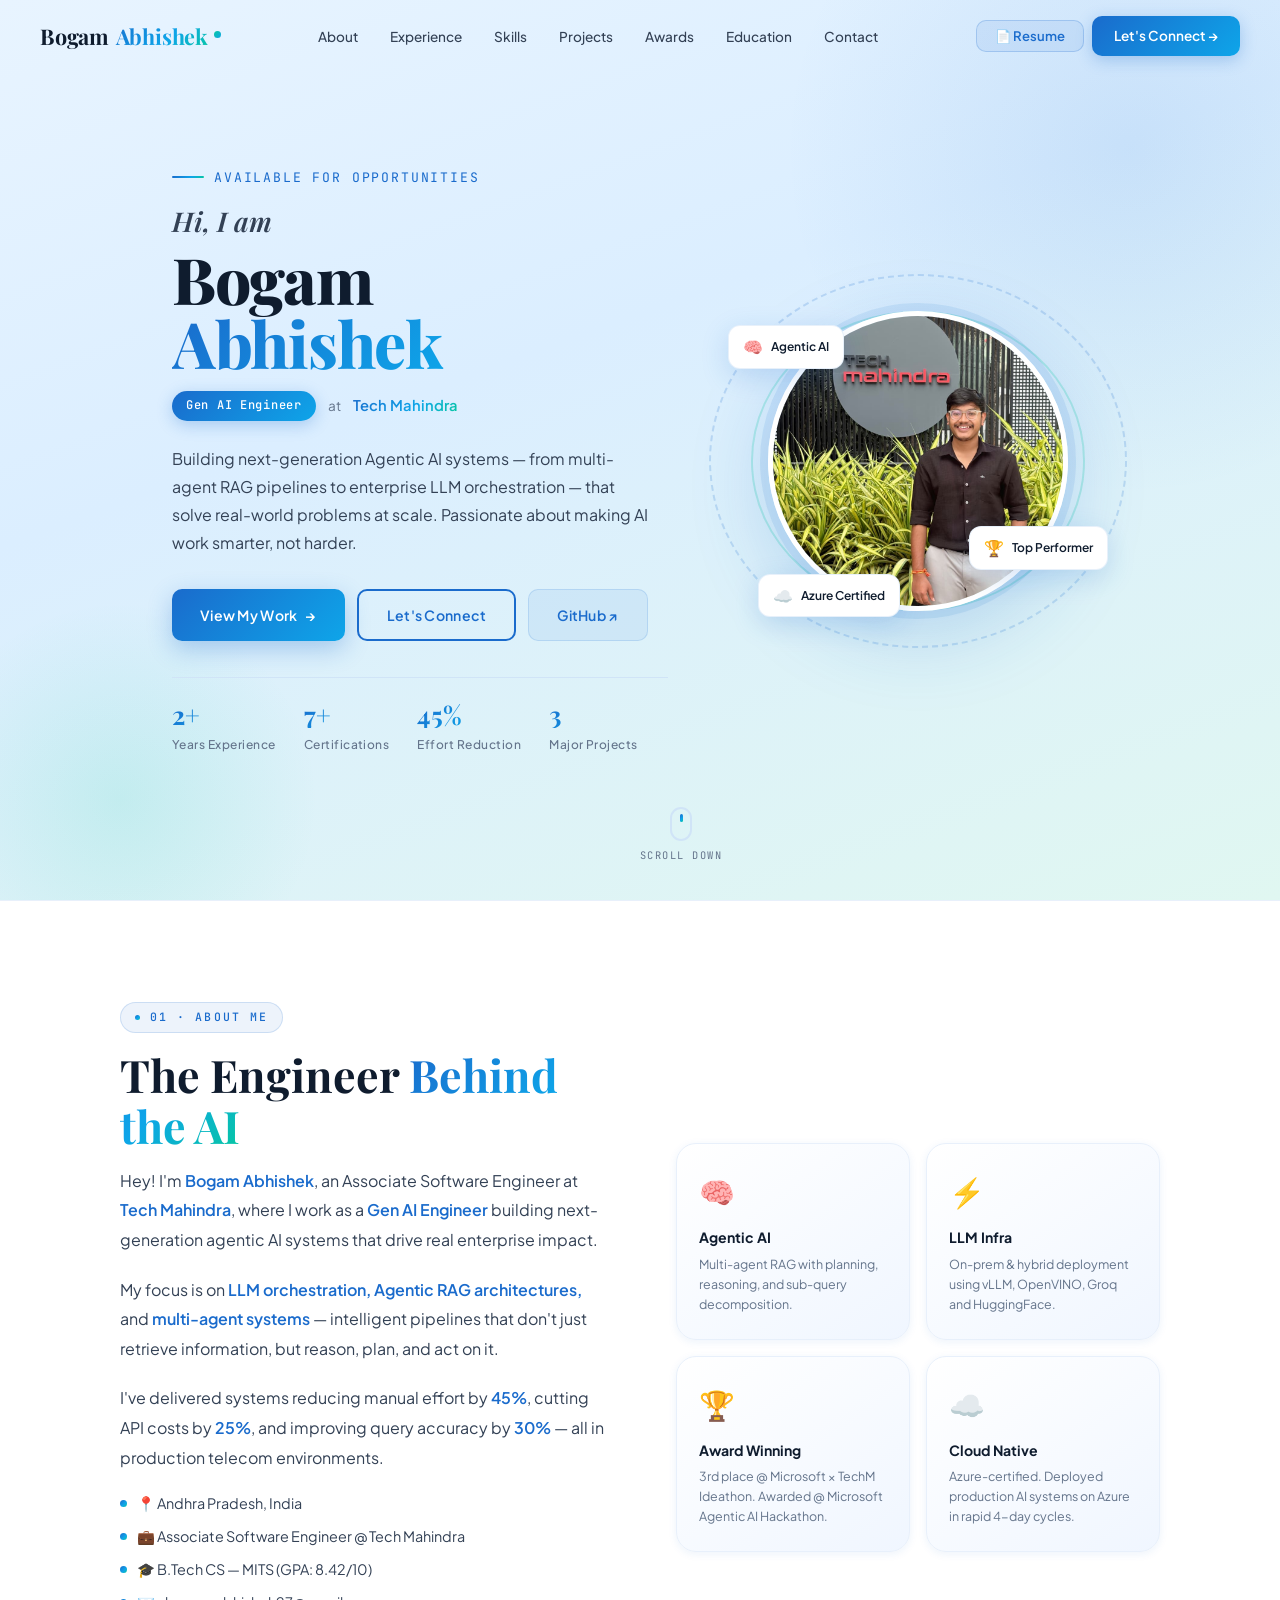
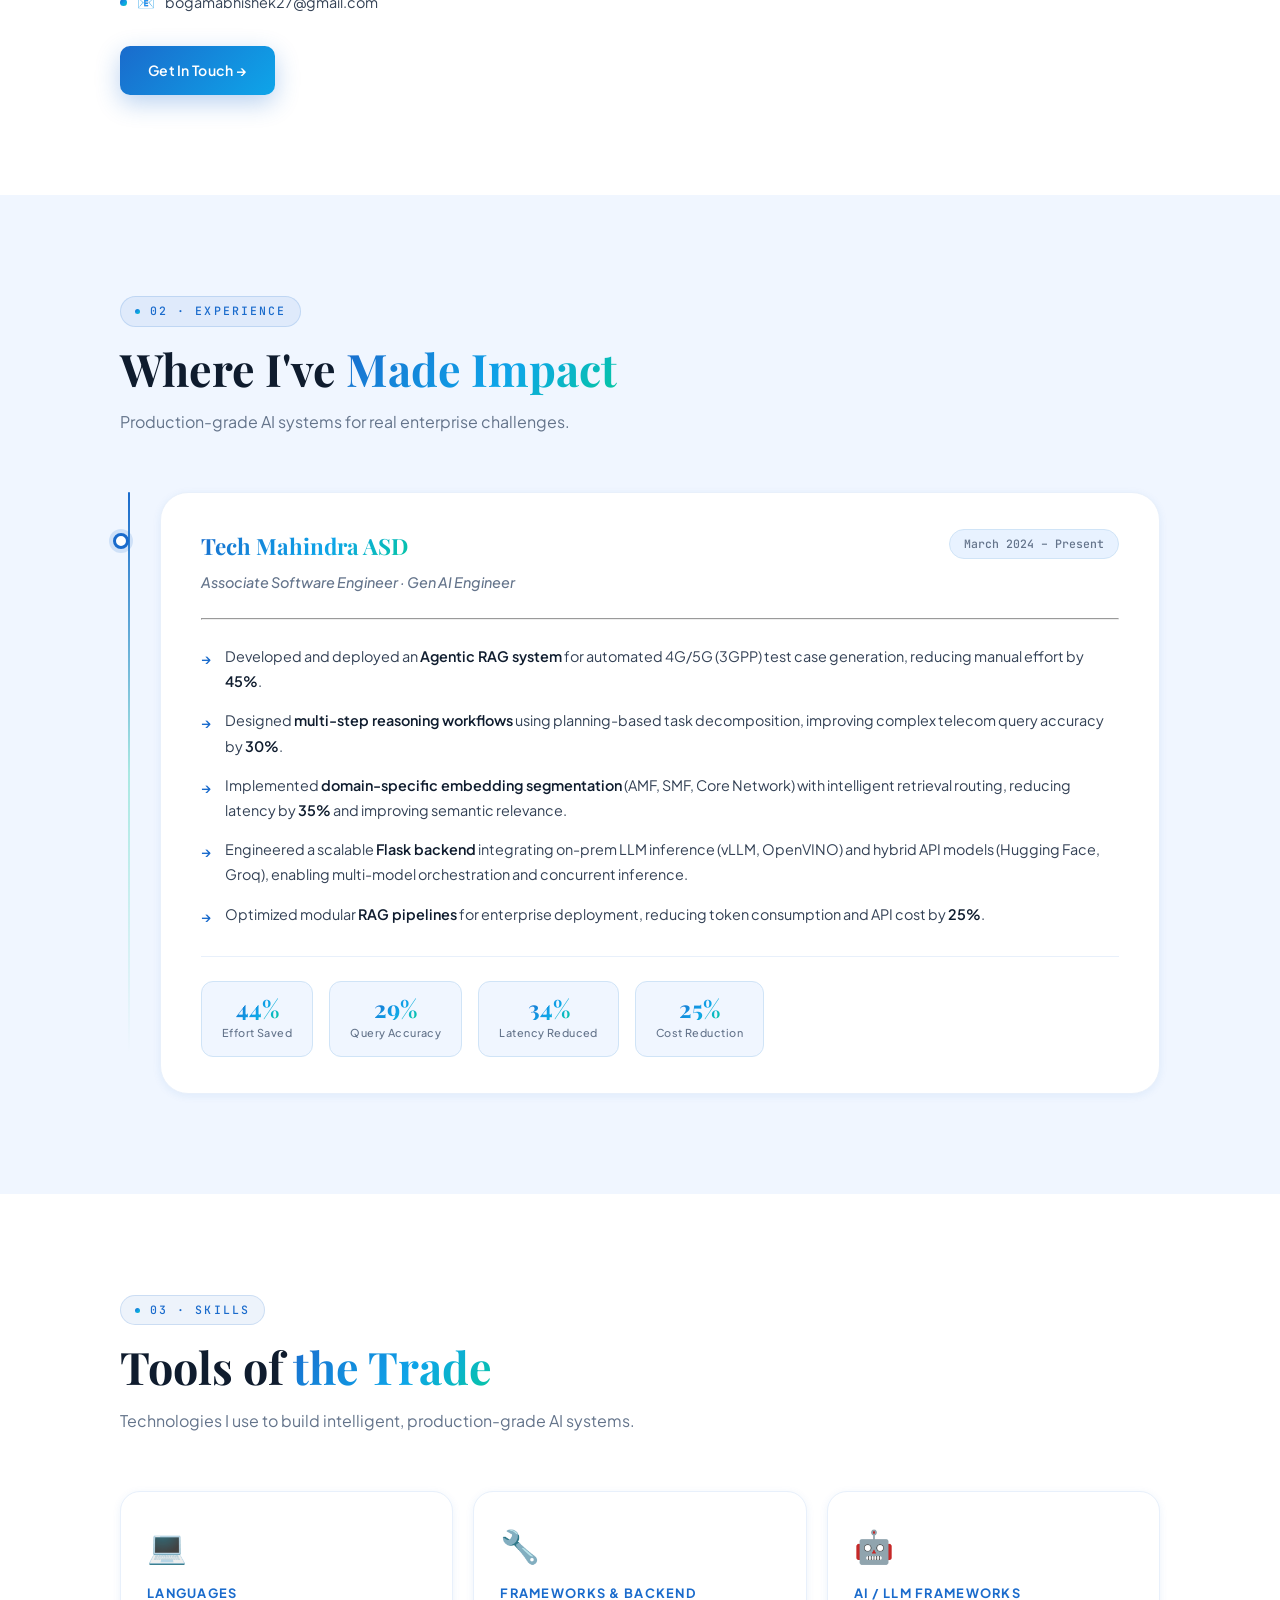
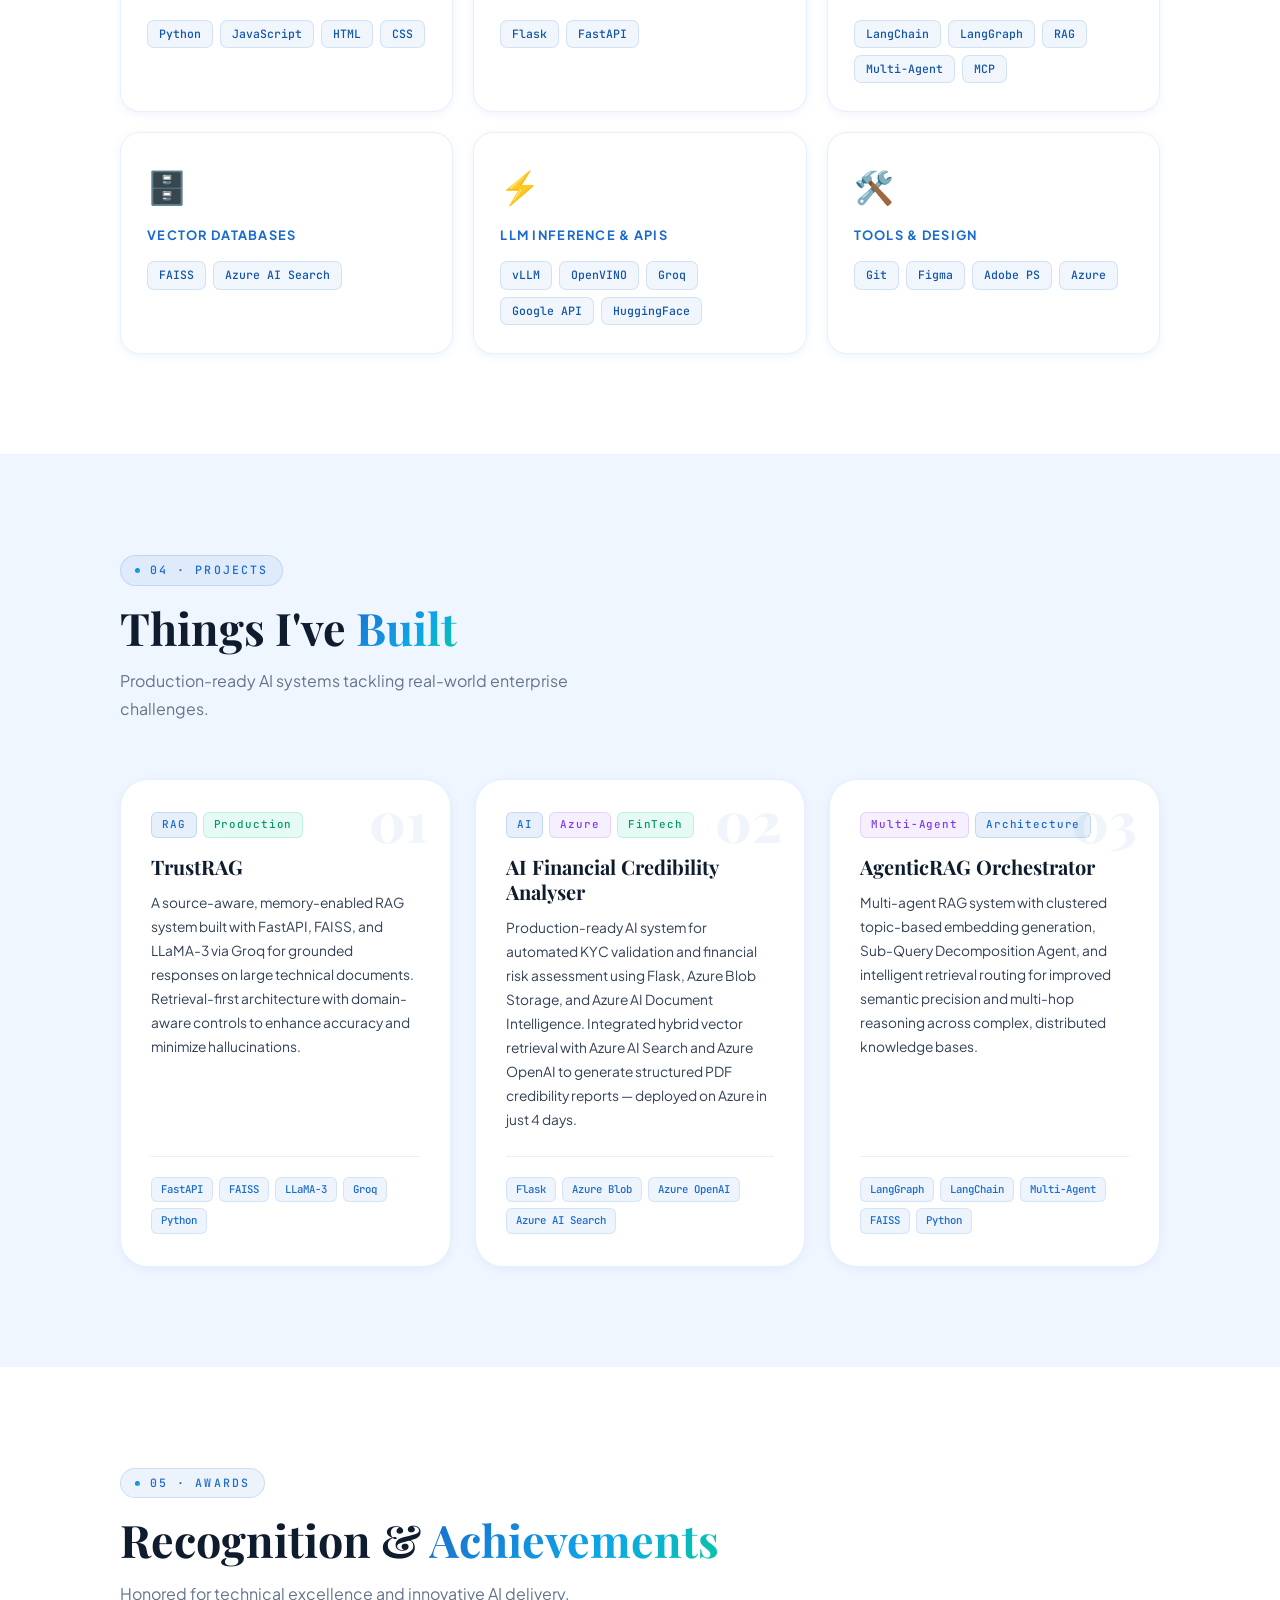
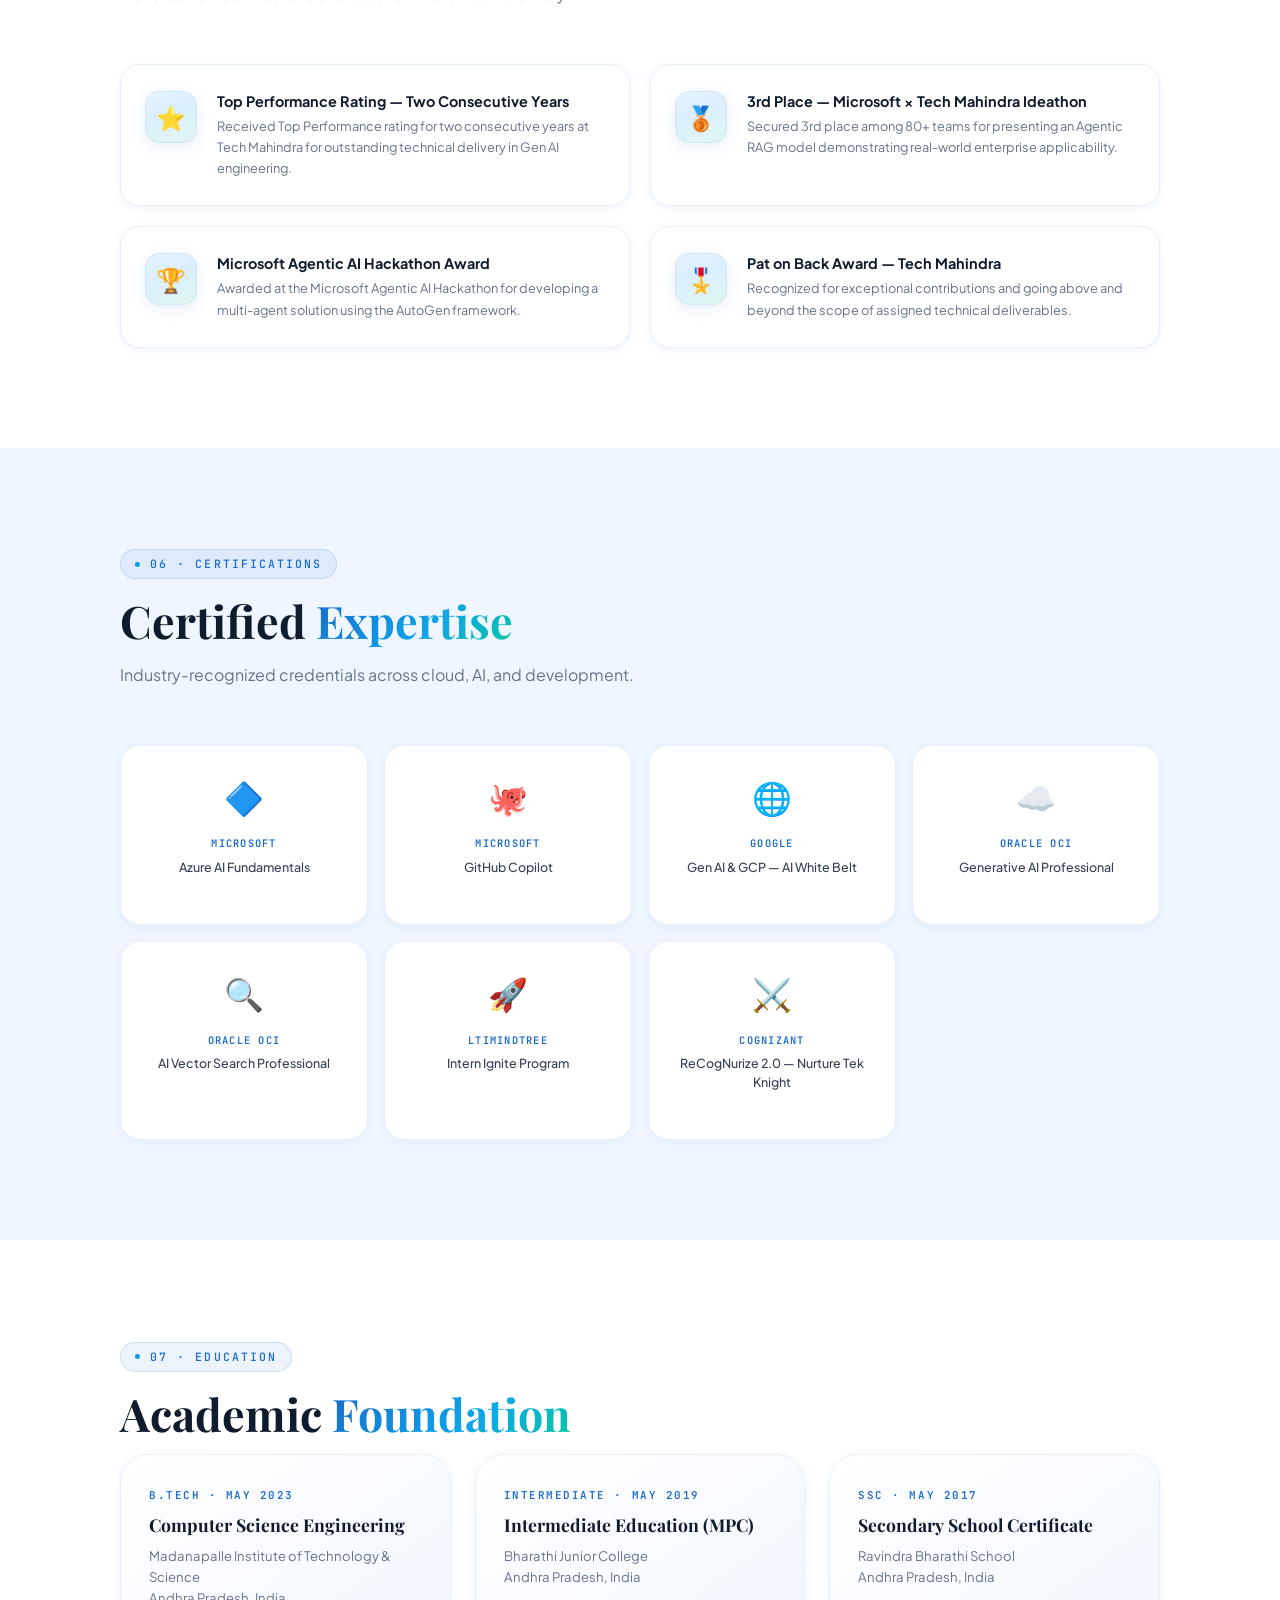
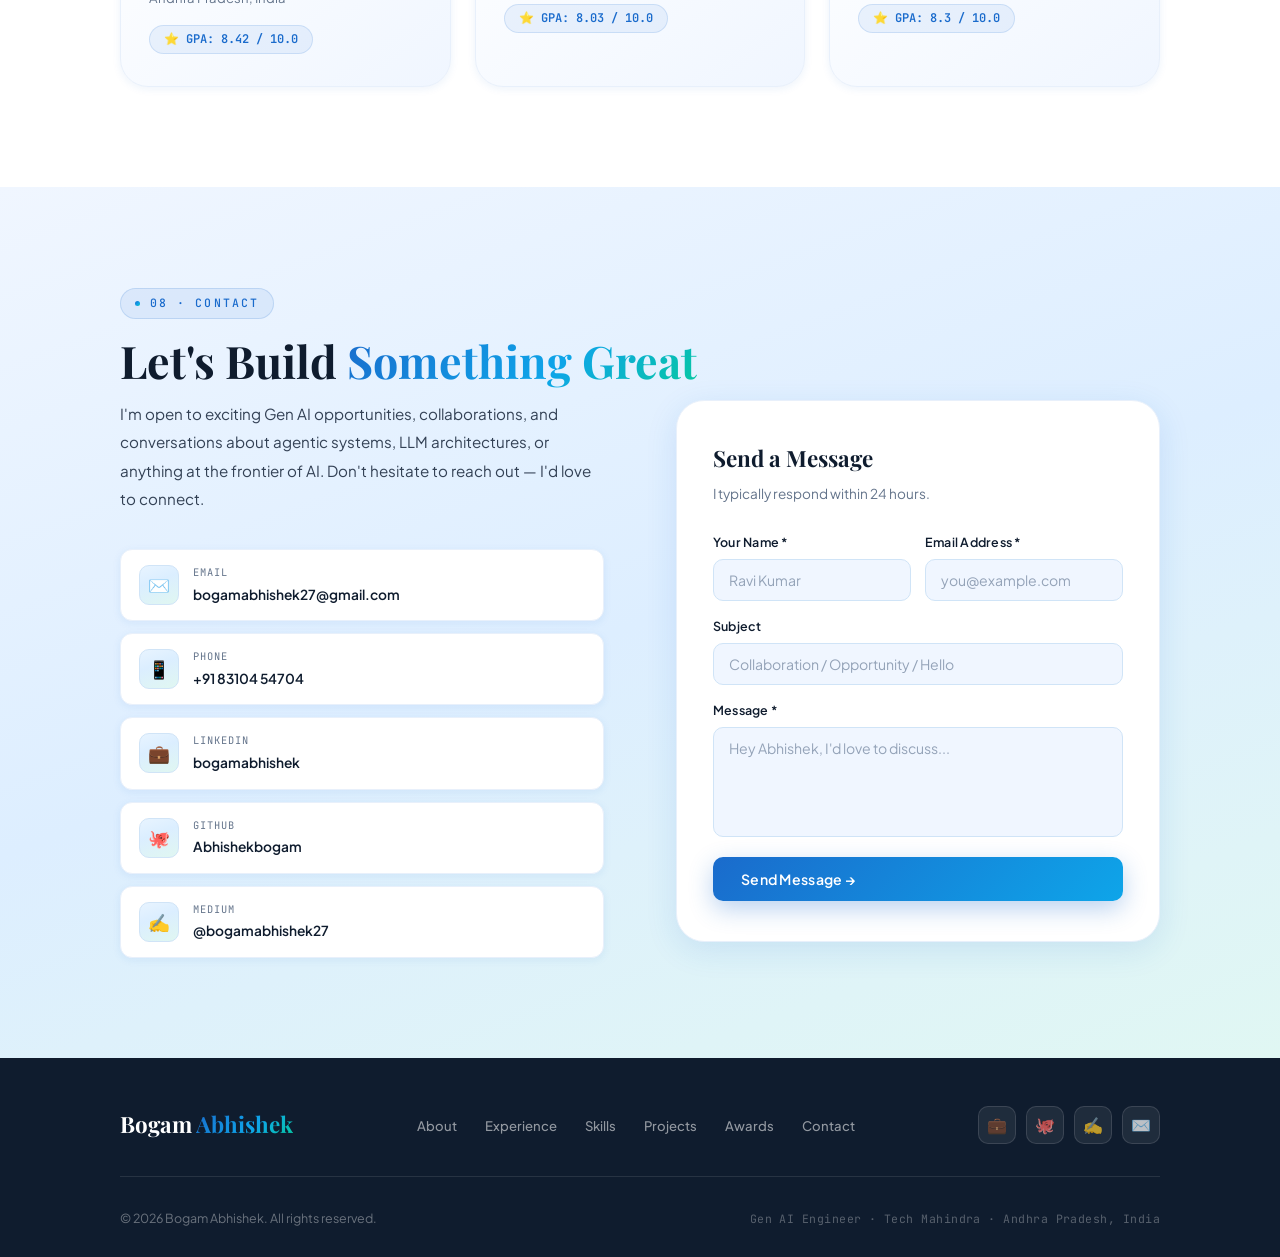
==== commit 8ddf52d8: "update portfolio" ====
--- a/index.html
+++ b/index.html
@@ -4,14 +4,9 @@
   <meta charset="UTF-8" />
   <meta name="viewport" content="width=device-width, initial-scale=1.0"/>
   <title>Bogam Abhishek — Gen AI Engineer</title>
-  <meta name="description" content="Portfolio of Bogam Abhishek, Gen AI Engineer at Tech Mahindra. Specializing in Agentic RAG, LLM Orchestration, and Multi-Agent Systems." />
-
-  <!-- Google Fonts -->
   <link rel="preconnect" href="https://fonts.googleapis.com" />
   <link rel="preconnect" href="https://fonts.gstatic.com" crossorigin />
   <link href="https://fonts.googleapis.com/css2?family=Playfair+Display:ital,wght@0,600;0,700;0,800;1,600;1,700&family=Plus+Jakarta+Sans:wght@300;400;500;600;700&family=JetBrains+Mono:wght@300;400;500&display=swap" rel="stylesheet"/>
-
-  <!-- Global CSS -->
   <link rel="stylesheet" href="css/global.css" />
   <link rel="stylesheet" href="css/nav.css" />
   <link rel="stylesheet" href="css/hero.css" />
@@ -26,66 +21,705 @@
   <link rel="stylesheet" href="css/footer.css" />
 </head>
 <body>
-
-  <!-- Navigation -->
-  <div id="nav-placeholder"></div>
+  <nav id="navbar">
+  <a href="#hero" class="nav-logo">
+    <span class="nav-logo-first">Bogam</span>
+    <span class="nav-logo-last">&nbsp;Abhishek</span>
+    <span class="nav-logo-dot"></span>
+  </a>
+
+  <ul class="nav-links">
+    <li><a href="#about">About</a></li>
+    <li><a href="#experience">Experience</a></li>
+    <li><a href="#skills">Skills</a></li>
+    <li><a href="#projects">Projects</a></li>
+    <li><a href="#achievements">Awards</a></li>
+    <li><a href="#education">Education</a></li>
+    <li><a href="#contact">Contact</a></li>
+  </ul>
+
+  <div class="nav-actions">
+    <button class="nav-resume-btn" id="navResumeBtn">📄 Resume</button>
+    <a href="#contact" class="nav-cta">Let's Connect →</a>
+  </div>
+
+  <button class="nav-hamburger" id="navHamburger" aria-label="Toggle menu">
+    <span></span><span></span><span></span>
+  </button>
+</nav>
+
+<div class="nav-mobile" id="navMobile">
+  <a href="#about">About</a>
+  <a href="#experience">Experience</a>
+  <a href="#skills">Skills</a>
+  <a href="#projects">Projects</a>
+  <a href="#achievements">Awards</a>
+  <a href="#education">Education</a>
+  <a href="#contact">Contact</a>
+  <button class="nav-resume-btn" id="navResumeBtnMobile">📄 Resume</button>
+  <a href="#contact" class="nav-cta btn btn-primary">Let's Connect →</a>
+</div>
 
   <main>
-    <!-- Hero Section -->
-    <section id="hero">
-      <div id="hero-placeholder"></div>
-    </section>
-
-    <!-- About Section -->
-    <section id="about">
-      <div id="about-placeholder"></div>
-    </section>
-
-    <!-- Experience Section -->
-    <section id="experience">
-      <div id="experience-placeholder"></div>
-    </section>
-
-    <!-- Skills Section -->
-    <section id="skills">
-      <div id="skills-placeholder"></div>
-    </section>
-
-    <!-- Projects Section -->
-    <section id="projects">
-      <div id="projects-placeholder"></div>
-    </section>
-
-    <!-- Achievements Section -->
-    <section id="achievements">
-      <div id="achievements-placeholder"></div>
-    </section>
-
-    <!-- Certifications Section -->
-    <section id="certifications">
-      <div id="certifications-placeholder"></div>
-    </section>
-
-    <!-- Education Section -->
-    <section id="education">
-      <div id="education-placeholder"></div>
-    </section>
-
-    <!-- Contact Section -->
-    <section id="contact">
-      <div id="contact-placeholder"></div>
-    </section>
+    <section id="hero"><div class="hero-container">
+
+  <!-- LEFT: Text Content -->
+  <div class="hero-content">
+    <div class="hero-greeting">Available for opportunities</div>
+
+    <p class="hero-hi">Hi, I am</p>
+
+    <h1 class="hero-name">
+      <span class="hero-name-first">Bogam</span>
+      <span class="hero-name-last">Abhishek</span>
+    </h1>
+
+    <div class="hero-role-wrap">
+      <span class="hero-role-badge" id="heroTyped">Gen AI Engineer</span>
+      <span class="hero-role-at">at</span>
+      <span class="hero-role-company"><span>Tech Mahindra</span></span>
+    </div>
+
+    <p class="hero-desc">
+      Building next-generation Agentic AI systems — from multi-agent RAG pipelines
+      to enterprise LLM orchestration — that solve real-world problems at scale.
+      Passionate about making AI work smarter, not harder.
+    </p>
+
+    <div class="hero-actions">
+      <a href="#projects" class="btn btn-primary">
+        <span>View My Work</span>
+        <span>→</span>
+      </a>
+      <a href="#contact" class="btn btn-outline">Let's Connect</a>
+      <a href="https://github.com/Abhishekbogam" target="_blank" class="btn btn-ghost">GitHub ↗</a>
+      <!-- <a href="https://medium.com/@bogamabhishek27" target="_blank" class="btn btn-ghost">Medium ↗</a> -->
+    </div>
+
+    <div class="hero-stats">
+      <div class="hero-stat">
+        <span class="hero-stat-num" data-count="2" data-suffix="+">2+</span>
+        <span class="hero-stat-label">Years Experience</span>
+      </div>
+      <div class="hero-stat">
+        <span class="hero-stat-num" data-count="7" data-suffix="+">7+</span>
+        <span class="hero-stat-label">Certifications</span>
+      </div>
+      <div class="hero-stat">
+        <span class="hero-stat-num" data-count="45" data-suffix="%">45%</span>
+        <span class="hero-stat-label">Effort Reduction</span>
+      </div>
+      <div class="hero-stat">
+        <span class="hero-stat-num" data-count="3">3</span>
+        <span class="hero-stat-label">Major Projects</span>
+      </div>
+    </div>
+  </div>
+
+  <!-- RIGHT: Photo -->
+  <div class="hero-photo-wrap">
+    <!-- Floating info badges -->
+    <div class="hero-badge-float bf1">
+      <span class="bf-icon">🧠</span>
+      <span>Agentic AI</span>
+    </div>
+    <div class="hero-badge-float bf2">
+      <span class="bf-icon">🏆</span>
+      <span>Top Performer</span>
+    </div>
+    <div class="hero-badge-float bf3">
+      <span class="bf-icon">☁️</span>
+      <span>Azure Certified</span>
+    </div>
+
+    <div class="hero-photo-frame">
+      <img
+        id="heroPhoto"
+        src="assets/images/abhishek.jpg"
+        alt="Bogam Abhishek"
+        style="width:100%;height:100%;object-fit:cover;display:block;"
+        onerror="
+          this.onerror=null;
+          const tries = ['assets/images/abhishek.png','assets/images/abhishek.jpeg','assets/images/abhishek.webp','./assets/images/abhishek.jpg','./assets/images/abhishek.png'];
+          const idx = parseInt(this.dataset.try||0);
+          if(idx < tries.length){ this.dataset.try=idx+1; this.src=tries[idx]; }
+          else { this.style.display='none'; document.getElementById('heroAvatarFallback').style.display='flex'; }
+        "
+      />
+      <div id="heroAvatarFallback" class="hero-avatar-placeholder" style="display:none;">
+        <span class="hero-avatar-initials">BA</span>
+        <span class="hero-avatar-sub">Bogam Abhishek</span>
+      </div>
+    </div>
+
+    <!-- Mobile badge row (shown only on mobile, hidden on desktop) -->
+    <div class="hero-mobile-badges">
+      <div class="hero-mobile-badge">
+        <span class="bmb-icon">🧠</span>
+        <span>Agentic AI</span>
+      </div>
+      <div class="hero-mobile-badge">
+        <span class="bmb-icon">🏆</span>
+        <span>Top Performer</span>
+      </div>
+      <div class="hero-mobile-badge">
+        <span class="bmb-icon">☁️</span>
+        <span>Azure Certified</span>
+      </div>
+    </div>
+
+  </div>
+
+</div>
+
+<!-- Scroll hint -->
+<div class="hero-scroll-hint">
+  <div class="scroll-mouse"></div>
+  <span>Scroll down</span>
+</div>
+
+<script>
+  // Debug: tells you in console if image loaded or failed
+  document.addEventListener('DOMContentLoaded', function() {
+    var img = document.getElementById('heroPhoto');
+    if (img) {
+      img.addEventListener('load', function() {
+        console.log('%c✅ Photo loaded from: ' + img.src, 'color:green;font-weight:bold');
+      });
+      // Check if already loaded (cached)
+      if (img.complete && img.naturalWidth > 0) {
+        console.log('%c✅ Photo already loaded: ' + img.src, 'color:green;font-weight:bold');
+        img.style.display = 'block';
+        document.getElementById('heroAvatarFallback').style.display = 'none';
+      }
+    }
+  });
+</script>
+</section>
+    <section id="about"><div class="container">
+  <div class="section-wrap">
+    <div class="about-grid">
+      <!-- Left -->
+      <div class="about-left reveal-left">
+        <div class="section-eyebrow">01 · About Me</div>
+        <h2 class="section-title">The Engineer <span>Behind the AI</span></h2>
+
+        <p class="about-text">
+          Hey! I'm <strong>Bogam Abhishek</strong>, an Associate Software Engineer at
+          <strong>Tech Mahindra</strong>, where I work as a <strong>Gen AI Engineer</strong>
+          building next-generation agentic AI systems that drive real enterprise impact.
+        </p>
+        <p class="about-text">
+          My focus is on <strong>LLM orchestration, Agentic RAG architectures,</strong> and
+          <strong>multi-agent systems</strong> — intelligent pipelines that don't just retrieve
+          information, but reason, plan, and act on it.
+        </p>
+        <p class="about-text">
+          I've delivered systems reducing manual effort by <strong>45%</strong>, cutting API costs
+          by <strong>25%</strong>, and improving query accuracy by <strong>30%</strong> — all in
+          production telecom environments.
+        </p>
+
+        <ul class="about-list">
+          <li>📍 Andhra Pradesh, India</li>
+          <li>💼 Associate Software Engineer @ Tech Mahindra</li>
+          <li>🎓 B.Tech CS — MITS (GPA: 8.42/10)</li>
+          <li>📧 <a href="mailto:bogamabhishek27@gmail.com" class="email-link">bogamabhishek27@gmail.com</a></li>
+          <!-- <li>📧 <a href="/cdn-cgi/l/email-protection" class="__cf_email__" data-cfemail="04666b63656965666c6d776c616f3633446369656d682a676b69">[email&#160;protected]</a></li> -->
+        </ul>
+
+        <a href="#contact" class="btn btn-primary">Get In Touch →</a>
+      </div>
+
+      <!-- Right: cards -->
+      <div class="about-cards">
+        <div class="about-card reveal" data-delay="0">
+          <div class="about-card-icon">🧠</div>
+          <h4>Agentic AI</h4>
+          <p>Multi-agent RAG with planning, reasoning, and sub-query decomposition.</p>
+        </div>
+        <div class="about-card reveal" data-delay="100">
+          <div class="about-card-icon">⚡</div>
+          <h4>LLM Infra</h4>
+          <p>On-prem & hybrid deployment using vLLM, OpenVINO, Groq and HuggingFace.</p>
+        </div>
+        <div class="about-card reveal" data-delay="200">
+          <div class="about-card-icon">🏆</div>
+          <h4>Award Winning</h4>
+          <p>3rd place @ Microsoft × TechM Ideathon. Awarded @ Microsoft Agentic AI Hackathon.</p>
+        </div>
+        <div class="about-card reveal" data-delay="300">
+          <div class="about-card-icon">☁️</div>
+          <h4>Cloud Native</h4>
+          <p>Azure-certified. Deployed production AI systems on Azure in rapid 4-day cycles.</p>
+        </div>
+      </div>
+    </div>
+  </div>
+</div>
+</section>
+    <section id="experience"><div class="container">
+  <div class="section-wrap">
+    <div class="section-eyebrow reveal">02 · Experience</div>
+    <h2 class="section-title reveal">Where I've <span>Made Impact</span></h2>
+    <p class="section-subtitle reveal">Production-grade AI systems for real enterprise challenges.</p>
+
+    <div class="exp-timeline">
+      <div class="exp-card reveal">
+        <div class="exp-header">
+          <span class="exp-company">Tech Mahindra ASD</span>
+          <span class="exp-date">March 2024 – Present</span>
+        </div>
+        <div class="exp-role">Associate Software Engineer · Gen AI Engineer</div>
+
+        <hr class="exp-divider" />
+
+        <ul class="exp-list">
+          <li>
+            <span class="exp-arrow">→</span>
+            <span>Developed and deployed an <strong>Agentic RAG system</strong> for automated 4G/5G (3GPP) test case generation, reducing manual effort by <strong>45%</strong>.</span>
+          </li>
+          <li>
+            <span class="exp-arrow">→</span>
+            <span>Designed <strong>multi-step reasoning workflows</strong> using planning-based task decomposition, improving complex telecom query accuracy by <strong>30%</strong>.</span>
+          </li>
+          <li>
+            <span class="exp-arrow">→</span>
+            <span>Implemented <strong>domain-specific embedding segmentation</strong> (AMF, SMF, Core Network) with intelligent retrieval routing, reducing latency by <strong>35%</strong> and improving semantic relevance.</span>
+          </li>
+          <li>
+            <span class="exp-arrow">→</span>
+            <span>Engineered a scalable <strong>Flask backend</strong> integrating on-prem LLM inference (vLLM, OpenVINO) and hybrid API models (Hugging Face, Groq), enabling multi-model orchestration and concurrent inference.</span>
+          </li>
+          <li>
+            <span class="exp-arrow">→</span>
+            <span>Optimized modular <strong>RAG pipelines</strong> for enterprise deployment, reducing token consumption and API cost by <strong>25%</strong>.</span>
+          </li>
+        </ul>
+
+        <!-- Metrics row -->
+        <div class="exp-metrics">
+          <div class="exp-metric">
+            <span class="exp-metric-val" data-count="45" data-suffix="%">45%</span>
+            <span class="exp-metric-label">Effort Saved</span>
+          </div>
+          <div class="exp-metric">
+            <span class="exp-metric-val" data-count="30" data-suffix="%">30%</span>
+            <span class="exp-metric-label">Query Accuracy</span>
+          </div>
+          <div class="exp-metric">
+            <span class="exp-metric-val" data-count="35" data-suffix="%">35%</span>
+            <span class="exp-metric-label">Latency Reduced</span>
+          </div>
+          <div class="exp-metric">
+            <span class="exp-metric-val" data-count="25" data-suffix="%">25%</span>
+            <span class="exp-metric-label">Cost Reduction</span>
+          </div>
+        </div>
+      </div>
+    </div>
+  </div>
+</div>
+</section>
+    <section id="skills"><div class="container">
+  <div class="section-wrap">
+    <div class="section-eyebrow reveal">03 · Skills</div>
+    <h2 class="section-title reveal">Tools of <span>the Trade</span></h2>
+    <p class="section-subtitle reveal">Technologies I use to build intelligent, production-grade AI systems.</p>
+
+    <div class="skills-grid">
+      <div class="skill-group reveal" data-delay="0">
+        <div class="skill-group-icon">💻</div>
+        <div class="skill-group-title">Languages</div>
+        <div class="skill-tags">
+          <span class="skill-tag">Python</span>
+          <span class="skill-tag">JavaScript</span>
+          <span class="skill-tag">HTML</span>
+          <span class="skill-tag">CSS</span>
+        </div>
+      </div>
+      <div class="skill-group reveal" data-delay="80">
+        <div class="skill-group-icon">🔧</div>
+        <div class="skill-group-title">Frameworks & Backend</div>
+        <div class="skill-tags">
+          <span class="skill-tag">Flask</span>
+          <span class="skill-tag">FastAPI</span>
+        </div>
+      </div>
+      <div class="skill-group reveal" data-delay="160">
+        <div class="skill-group-icon">🤖</div>
+        <div class="skill-group-title">AI / LLM Frameworks</div>
+        <div class="skill-tags">
+          <span class="skill-tag">LangChain</span>
+          <span class="skill-tag">LangGraph</span>
+          <span class="skill-tag">RAG</span>
+          <span class="skill-tag">Multi-Agent</span>
+          <span class="skill-tag">MCP</span>
+        </div>
+      </div>
+      <div class="skill-group reveal" data-delay="240">
+        <div class="skill-group-icon">🗄️</div>
+        <div class="skill-group-title">Vector Databases</div>
+        <div class="skill-tags">
+          <span class="skill-tag">FAISS</span>
+          <span class="skill-tag">Azure AI Search</span>
+        </div>
+      </div>
+      <div class="skill-group reveal" data-delay="320">
+        <div class="skill-group-icon">⚡</div>
+        <div class="skill-group-title">LLM Inference & APIs</div>
+        <div class="skill-tags">
+          <span class="skill-tag">vLLM</span>
+          <span class="skill-tag">OpenVINO</span>
+          <span class="skill-tag">Groq</span>
+          <span class="skill-tag">Google API</span>
+          <span class="skill-tag">HuggingFace</span>
+        </div>
+      </div>
+      <div class="skill-group reveal" data-delay="400">
+        <div class="skill-group-icon">🛠️</div>
+        <div class="skill-group-title">Tools & Design</div>
+        <div class="skill-tags">
+          <span class="skill-tag">Git</span>
+          <span class="skill-tag">Figma</span>
+          <span class="skill-tag">Adobe PS</span>
+          <span class="skill-tag">Azure</span>
+        </div>
+      </div>
+    </div>
+  </div>
+</div>
+</section>
+    <section id="projects"><div class="container">
+  <div class="section-wrap">
+    <div class="section-eyebrow reveal">04 · Projects</div>
+    <h2 class="section-title reveal">Things I've <span>Built</span></h2>
+    <p class="section-subtitle reveal">Production-ready AI systems tackling real-world enterprise challenges.</p>
+
+    <div class="projects-grid">
+
+      <!-- Project 1 -->
+      <div class="project-card reveal" data-delay="0">
+        <div class="project-number">01</div>
+        <div class="project-badges">
+          <span class="badge badge-blue">RAG</span>
+          <span class="badge badge-teal">Production</span>
+        </div>
+        <div class="project-title">TrustRAG</div>
+        <p class="project-desc">
+          A source-aware, memory-enabled RAG system built with FastAPI, FAISS, and LLaMA-3
+          via Groq for grounded responses on large technical documents. Retrieval-first
+          architecture with domain-aware controls to enhance accuracy and minimize hallucinations.
+        </p>
+        <div class="project-stack">
+          <span class="project-tech">FastAPI</span>
+          <span class="project-tech">FAISS</span>
+          <span class="project-tech">LLaMA-3</span>
+          <span class="project-tech">Groq</span>
+          <span class="project-tech">Python</span>
+        </div>
+      </div>
+
+      <!-- Project 2 -->
+      <div class="project-card reveal" data-delay="120">
+        <div class="project-number">02</div>
+        <div class="project-badges">
+          <span class="badge badge-blue">AI</span>
+          <span class="badge badge-purple">Azure</span>
+          <span class="badge badge-teal">FinTech</span>
+        </div>
+        <div class="project-title">AI Financial Credibility Analyser</div>
+        <p class="project-desc">
+          Production-ready AI system for automated KYC validation and financial risk assessment
+          using Flask, Azure Blob Storage, and Azure AI Document Intelligence. Integrated hybrid
+          vector retrieval with Azure AI Search and Azure OpenAI to generate structured PDF
+          credibility reports — deployed on Azure in just 4 days.
+        </p>
+        <div class="project-stack">
+          <span class="project-tech">Flask</span>
+          <span class="project-tech">Azure Blob</span>
+          <span class="project-tech">Azure OpenAI</span>
+          <span class="project-tech">Azure AI Search</span>
+        </div>
+      </div>
+
+      <!-- Project 3 -->
+      <div class="project-card reveal" data-delay="240">
+        <div class="project-number">03</div>
+        <div class="project-badges">
+          <span class="badge badge-purple">Multi-Agent</span>
+          <span class="badge badge-blue">Architecture</span>
+        </div>
+        <div class="project-title">AgenticRAG Orchestrator</div>
+        <p class="project-desc">
+          Multi-agent RAG system with clustered topic-based embedding generation, Sub-Query
+          Decomposition Agent, and intelligent retrieval routing for improved semantic precision
+          and multi-hop reasoning across complex, distributed knowledge bases.
+        </p>
+        <div class="project-stack">
+          <span class="project-tech">LangGraph</span>
+          <span class="project-tech">LangChain</span>
+          <span class="project-tech">Multi-Agent</span>
+          <span class="project-tech">FAISS</span>
+          <span class="project-tech">Python</span>
+        </div>
+      </div>
+
+    </div>
+  </div>
+</div>
+</section>
+    <section id="achievements"><div class="container">
+  <div class="section-wrap">
+    <div class="section-eyebrow reveal">05 · Awards</div>
+    <h2 class="section-title reveal">Recognition & <span>Achievements</span></h2>
+    <p class="section-subtitle reveal">Honored for technical excellence and innovative AI delivery.</p>
+
+    <div class="achievements-grid">
+      <div class="achievement-card reveal" data-delay="0">
+        <div class="achievement-icon-wrap">⭐</div>
+        <div class="achievement-body">
+          <h4>Top Performance Rating — Two Consecutive Years</h4>
+          <p>Received Top Performance rating for two consecutive years at Tech Mahindra for outstanding technical delivery in Gen AI engineering.</p>
+        </div>
+      </div>
+      <div class="achievement-card reveal" data-delay="100">
+        <div class="achievement-icon-wrap">🥉</div>
+        <div class="achievement-body">
+          <h4>3rd Place — Microsoft × Tech Mahindra Ideathon</h4>
+          <p>Secured 3rd place among 80+ teams for presenting an Agentic RAG model demonstrating real-world enterprise applicability.</p>
+        </div>
+      </div>
+      <div class="achievement-card reveal" data-delay="200">
+        <div class="achievement-icon-wrap">🏆</div>
+        <div class="achievement-body">
+          <h4>Microsoft Agentic AI Hackathon Award</h4>
+          <p>Awarded at the Microsoft Agentic AI Hackathon for developing a multi-agent solution using the AutoGen framework.</p>
+        </div>
+      </div>
+      <div class="achievement-card reveal" data-delay="300">
+        <div class="achievement-icon-wrap">🎖️</div>
+        <div class="achievement-body">
+          <h4>Pat on Back Award — Tech Mahindra</h4>
+          <p>Recognized for exceptional contributions and going above and beyond the scope of assigned technical deliverables.</p>
+        </div>
+      </div>
+    </div>
+  </div>
+</div>
+</section>
+    <section id="certifications"><div class="container">
+  <div class="section-wrap">
+    <div class="section-eyebrow reveal">06 · Certifications</div>
+    <h2 class="section-title reveal">Certified <span>Expertise</span></h2>
+    <p class="section-subtitle reveal">Industry-recognized credentials across cloud, AI, and development.</p>
+
+    <div class="certs-grid" id="certsGrid">
+      <!-- Auto-rendered from data/certificates.json -->
+    </div>
+  </div>
+</div>
+
+<!-- Certificate Modal Popup -->
+<div class="cert-modal-overlay" id="certModal">
+  <div class="cert-modal">
+    <div class="cert-modal-header">
+      <div>
+        <div class="cert-modal-issuer" id="certModalIssuer"></div>
+        <div class="cert-modal-title" id="certModalTitle"></div>
+      </div>
+      <div class="cert-modal-actions">
+        <button class="cert-modal-close" id="certModalClose">✕</button>
+      </div>
+    </div>
+    <div class="cert-modal-body">
+      <iframe id="certModalFrame" src="" frameborder="0"></iframe>
+      <div class="cert-modal-imgwrap" id="certModalImgWrap" style="display:none;">
+        <img id="certModalImg" src="" alt="Certificate" />
+      </div>
+    </div>
+  </div>
+</div>
+</section>
+    <section id="education"><div class="container">
+  <div class="section-wrap">
+    <div class="section-eyebrow reveal">07 · Education</div>
+    <h2 class="section-title reveal">Academic <span>Foundation</span></h2>
+
+    <div class="edu-grid">
+      <div class="edu-card reveal" data-delay="0">
+        <div class="edu-year">B.Tech · May 2023</div>
+        <div class="edu-degree">Computer Science Engineering</div>
+        <div class="edu-institution">Madanapalle Institute of Technology & Science<br>Andhra Pradesh, India</div>
+        <span class="edu-gpa">⭐ GPA: 8.42 / 10.0</span>
+      </div>
+      <div class="edu-card reveal" data-delay="120">
+        <div class="edu-year">Intermediate · May 2019</div>
+        <div class="edu-degree">Intermediate Education (MPC)</div>
+        <div class="edu-institution">Bharathi Junior College<br>Andhra Pradesh, India</div>
+        <span class="edu-gpa">⭐ GPA: 8.03 / 10.0</span>
+      </div>
+      <div class="edu-card reveal" data-delay="240">
+        <div class="edu-year">SSC · May 2017</div>
+        <div class="edu-degree">Secondary School Certificate</div>
+        <div class="edu-institution">Ravindra Bharathi School<br>Andhra Pradesh, India</div>
+        <span class="edu-gpa">⭐ GPA: 8.3 / 10.0</span>
+      </div>
+    </div>
+  </div>
+</div>
+</section>
+    <section id="contact"><div class="container">
+  <div class="section-wrap">
+    <div class="section-eyebrow reveal">08 · Contact</div>
+    <h2 class="section-title reveal">Let's Build <span>Something Great</span></h2>
+
+    <div class="contact-grid">
+
+      <!-- Left Info -->
+      <div class="reveal-left">
+        <p class="contact-intro-text">
+          I'm open to exciting Gen AI opportunities, collaborations, and conversations
+          about agentic systems, LLM architectures, or anything at the frontier of AI.
+          Don't hesitate to reach out — I'd love to connect.
+        </p>
+
+        <div class="contact-info-list">
+          <a href="mailto:bogamabhishek27@gmail.com" class="contact-info-item">
+            <div class="cii-icon">✉️</div>
+            <div>
+              <span class="cii-label">Email</span>
+              <span class = "cii-value">bogamabhishek27@gmail.com</span>
+              <!-- <span class="cii-value"><span class="__cf_email__" data-cfemail="24464b43454945464c4d574c414f1613644349454d480a474b49">[email&#160;protected]</span></span> -->
+            </div>
+          </a>
+          <a href="tel:+918310454704" class="contact-info-item">
+            <div class="cii-icon">📱</div>
+            <div>
+              <span class="cii-label">Phone</span>
+              <span class="cii-value">+91 83104 54704</span>
+            </div>
+          </a>
+          <a href="https://linkedin.com/in/bogamabhishek" target="_blank" class="contact-info-item">
+            <div class="cii-icon">💼</div>
+            <div>
+              <span class="cii-label">LinkedIn</span>
+              <span class="cii-value">bogamabhishek</span>
+            </div>
+          </a>
+          <a href="https://github.com/Abhishekbogam" target="_blank" class="contact-info-item">
+            <div class="cii-icon">🐙</div>
+            <div>
+              <span class="cii-label">GitHub</span>
+              <span class="cii-value">Abhishekbogam</span>
+            </div>
+          </a>
+          <a href="https://medium.com/@bogamabhishek27" target="_blank" class="contact-info-item">
+            <div class="cii-icon">✍️</div>
+            <div>
+              <span class="cii-label">Medium</span>
+              <span class="cii-value">@bogamabhishek27</span>
+            </div>
+          </a>
+        </div>
+      </div>
+
+      <!-- Right Form -->
+      <div class="reveal-right">
+        <div class="contact-form">
+          <h3>Send a Message</h3>
+          <p class="contact-form-sub">I typically respond within 24 hours.</p>
+
+          <form id="contactForm" novalidate>
+            <div class="form-row">
+              <div class="form-group">
+                <label class="form-label" for="formName">Your Name *</label>
+                <input class="form-input" type="text" id="formName" placeholder="Ravi Kumar" required />
+              </div>
+              <div class="form-group">
+                <label class="form-label" for="formEmail">Email Address *</label>
+                <input class="form-input" type="email" id="formEmail" placeholder="you@example.com" required />
+              </div>
+            </div>
+            <div class="form-group">
+              <label class="form-label" for="formSubject">Subject</label>
+              <input class="form-input" type="text" id="formSubject" placeholder="Collaboration / Opportunity / Hello" />
+            </div>
+            <div class="form-group">
+              <label class="form-label" for="formMessage">Message *</label>
+              <textarea class="form-textarea" id="formMessage" placeholder="Hey Abhishek, I'd love to discuss..." required></textarea>
+            </div>
+            <button type="submit" class="btn btn-primary form-submit">Send Message →</button>
+          </form>
+
+          <div class="form-feedback" id="formFeedback">
+            ✓ Great! Opening your email client to send the message.
+          </div>
+        </div>
+      </div>
+
+    </div>
+  </div>
+</div>
+</section>
   </main>
-
-  <!-- Footer -->
-  <div id="footer-placeholder"></div>
-
-  <!-- JavaScript Modules -->
-  <script src="js/loader.js"></script>
+  <footer id="footer">
+  <div class="footer-inner">
+    <div class="footer-top">
+      <div class="footer-logo">
+        Bogam <span>Abhishek</span>
+      </div>
+
+      <nav class="footer-nav">
+        <a href="#about">About</a>
+        <a href="#experience">Experience</a>
+        <a href="#skills">Skills</a>
+        <a href="#projects">Projects</a>
+        <a href="#achievements">Awards</a>
+        <a href="#contact">Contact</a>
+      </nav>
+
+      <div class="footer-social">
+        <a href="https://linkedin.com/in/bogamabhishek" target="_blank" title="LinkedIn">💼</a>
+        <a href="https://github.com/Abhishekbogam" target="_blank" title="GitHub">🐙</a>
+        <a href="https://medium.com/@bogamabhishek27" target="_blank" title="Medium">✍️</a>
+        <a href="mailto:bogamabhishek27@gmail.com" title="Email">✉️</a>
+        <!-- <a href="/cdn-cgi/l/email-protection#c7a5a8a0a6aaa6a5afaeb4afa2acf5f087a0aaa6aeabe9a4a8aa" title="Email">✉️</a> -->
+      </div>
+    </div>
+
+    <div class="footer-bottom">
+      <span class="footer-copy">© <span id="footerYear">2025</span> Bogam Abhishek. All rights reserved.</span>
+      <span class="footer-tagline">Gen AI Engineer · Tech Mahindra · Andhra Pradesh, India</span>
+    </div>
+  </div>
+</footer>
+
+<!-- Resume Modal -->
+<div class="resume-modal-overlay" id="resumeModal">
+  <div class="resume-modal">
+    <div class="resume-modal-header">
+      <div>
+        <div class="resume-modal-label">Bogam Abhishek</div>
+        <div class="resume-modal-title">Resume / CV</div>
+      </div>
+      <div class="resume-modal-actions">
+        <button class="resume-modal-download" id="resumeModalDownload">⬇ Download</button>
+        <button class="resume-modal-close" id="resumeModalClose">✕</button>
+      </div>
+    </div>
+    <div class="resume-modal-body">
+      <iframe id="resumeModalFrame" src="" frameborder="0"></iframe>
+    </div>
+  </div>
+</div>
+
   <script src="js/nav.js"></script>
   <script src="js/hero.js"></script>
   <script src="js/animations.js"></script>
   <script src="js/contact.js"></script>
+  <script src="js/certificates.js"></script>
   <script src="js/main.js"></script>
+  <script>document.dispatchEvent(new Event('sectionsLoaded'));</script>
 </body>
-</html>
+</html>
--- a/css/nav.css
+++ b/css/nav.css
@@ -74,16 +74,44 @@
   transition: all 0.25s var(--ease);
   position: relative;
 }
-
 .nav-links a:hover {
   color: var(--primary);
   background: rgba(26,107,204,0.07);
 }
-
 .nav-links a.active {
   color: var(--primary);
   background: rgba(26,107,204,0.08);
   font-weight: 600;
+}
+
+/* Right side actions group */
+.nav-actions {
+  display: flex;
+  align-items: center;
+  gap: 8px;
+}
+
+/* Resume Button */
+.nav-resume-btn {
+  font-family: var(--font-body);
+  font-weight: 600;
+  font-size: 0.82rem;
+  color: var(--primary);
+  background: rgba(26,107,204,0.08);
+  border: 1.5px solid rgba(26,107,204,0.22);
+  padding: 8px 18px;
+  border-radius: 10px;
+  cursor: pointer;
+  transition: all 0.28s var(--ease);
+  white-space: nowrap;
+  line-height: 1;
+}
+.nav-resume-btn:hover {
+  background: var(--grad-btn);
+  color: #fff;
+  border-color: transparent;
+  transform: translateY(-2px);
+  box-shadow: 0 6px 20px rgba(26,107,204,0.30);
 }
 
 /* CTA Button */
@@ -98,7 +126,7 @@
   box-shadow: 0 4px 16px rgba(26,107,204,0.28);
   transition: all 0.3s var(--ease);
   text-decoration: none;
-  margin-left: 8px;
+  white-space: nowrap;
 }
 .nav-cta:hover {
   transform: translateY(-2px);
@@ -153,9 +181,147 @@
 }
 .nav-mobile a:hover { background: var(--bg-alt); color: var(--primary); }
 .nav-mobile .nav-cta { margin: 8px 0 0; text-align: center; justify-content: center; display: flex; }
+.nav-mobile .nav-resume-btn {
+  width: 100%;
+  text-align: center;
+  padding: 12px 16px;
+  font-size: 0.95rem;
+  border-radius: 10px;
+}
 
 @media (max-width: 900px) {
   #navbar { padding: 0 24px; }
-  .nav-links, .nav-cta { display: none; }
+  .nav-links { display: none; }
+  .nav-actions { display: none; }
   .nav-hamburger { display: flex; }
 }
+
+/* ── RESUME MODAL ── */
+.resume-modal-overlay {
+  display: none;
+  position: fixed;
+  inset: 0;
+  background: rgba(5,12,28,0.88);
+  backdrop-filter: blur(12px);
+  -webkit-backdrop-filter: blur(12px);
+  z-index: 9999;
+  align-items: center;
+  justify-content: center;
+  padding: 16px;
+  animation: resumeFadeIn 0.28s ease;
+}
+.resume-modal-overlay.open { display: flex; }
+
+@keyframes resumeFadeIn {
+  from { opacity: 0; }
+  to   { opacity: 1; }
+}
+
+.resume-modal {
+  background: #fff;
+  border-radius: 20px;
+  width: 100%;
+  max-width: 1000px;
+  height: calc(100vh - 32px);
+  max-height: 96vh;
+  display: flex;
+  flex-direction: column;
+  box-shadow: 0 40px 100px rgba(5,12,28,0.55);
+  overflow: hidden;
+  animation: resumeSlideUp 0.32s ease;
+}
+@keyframes resumeSlideUp {
+  from { transform: translateY(24px) scale(0.98); opacity: 0; }
+  to   { transform: translateY(0) scale(1); opacity: 1; }
+}
+
+.resume-modal-header {
+  display: flex;
+  align-items: center;
+  justify-content: space-between;
+  padding: 16px 24px;
+  border-bottom: 1px solid var(--border-light);
+  flex-shrink: 0;
+  gap: 16px;
+  background: linear-gradient(135deg, #f8fbff 0%, #ffffff 100%);
+}
+.resume-modal-label {
+  font-family: var(--font-mono);
+  font-size: 0.62rem;
+  letter-spacing: 0.14em;
+  text-transform: uppercase;
+  color: var(--primary);
+  font-weight: 600;
+  margin-bottom: 2px;
+}
+.resume-modal-title {
+  font-family: var(--font-display);
+  font-weight: 700;
+  font-size: 1.05rem;
+  color: var(--text);
+}
+.resume-modal-actions {
+  display: flex;
+  align-items: center;
+  gap: 10px;
+  flex-shrink: 0;
+}
+.resume-modal-download {
+  cursor: pointer;
+  font-family: var(--font-body);
+  font-size: 0.78rem;
+  font-weight: 600;
+  color: var(--primary);
+  background: rgba(26,107,204,0.08);
+  border: 1px solid rgba(26,107,204,0.20);
+  padding: 7px 18px;
+  border-radius: 8px;
+  text-decoration: none;
+  transition: all 0.22s;
+  white-space: nowrap;
+}
+.resume-modal-download:hover {
+  background: var(--grad-btn);
+  color: #fff;
+  border-color: transparent;
+  box-shadow: 0 4px 16px rgba(26,107,204,0.28);
+}
+.resume-modal-close {
+  width: 36px; height: 36px;
+  border-radius: 8px;
+  border: 1px solid var(--border);
+  background: var(--bg);
+  color: var(--muted);
+  font-size: 1rem;
+  cursor: pointer;
+  display: flex;
+  align-items: center;
+  justify-content: center;
+  transition: all 0.2s;
+  flex-shrink: 0;
+}
+.resume-modal-close:hover {
+  background: #fee2e2;
+  color: #dc2626;
+  border-color: #fca5a5;
+  transform: rotate(90deg);
+}
+.resume-modal-body {
+  flex: 1;
+  overflow: hidden;
+  background: #1e2535;
+  position: relative;
+}
+#resumeModalFrame {
+  position: absolute;
+  inset: 0;
+  width: 100%;
+  height: 100%;
+  border: none;
+}
+
+@media (max-width: 600px) {
+  .resume-modal { border-radius: 12px; height: calc(100vh - 20px); max-height: 98vh; }
+  .resume-modal-header { padding: 12px 16px; }
+  .resume-modal-title { font-size: 0.9rem; }
+}
--- a/css/hero.css
+++ b/css/hero.css
@@ -11,7 +11,7 @@
   flex-direction: column;
   align-items: center;
   justify-content: center;
-  padding: 80px 40px 60px;
+  padding: 70px 32px 48px;
 }
 
 /* Decorative background blobs */
@@ -35,13 +35,13 @@
 }
 
 .hero-container {
-  max-width: 1100px;
+  max-width: 1000px;
   width: 100%;
   margin: 0 auto;
-  padding: 0 40px;
+  padding: 0 32px;
   display: grid;
-  grid-template-columns: 1fr 420px;
-  gap: 80px;
+  grid-template-columns: 1fr 380px;
+  gap: 60px;
   align-items: center;
   position: relative;
   z-index: 1;
@@ -73,7 +73,7 @@
 
 .hero-hi {
   font-family: var(--font-display);
-  font-size: clamp(1.5rem, 3vw, 2rem);
+  font-size: clamp(1.3rem, 2.5vw, 1.7rem);
   font-weight: 600;
   font-style: italic;
   color: var(--text-body);
@@ -85,10 +85,10 @@
 .hero-name {
   font-family: var(--font-display);
   font-weight: 800;
-  font-size: clamp(3rem, 6vw, 5.2rem);
+  font-size: clamp(2.6rem, 5vw, 4.4rem);
   line-height: 1;
   letter-spacing: -0.02em;
-  margin-bottom: 20px;
+  margin-bottom: 16px;
   opacity: 0;
   animation: heroFadeUp 0.8s 0.3s var(--ease) forwards;
 }
@@ -139,20 +139,20 @@
 }
 
 .hero-desc {
-  font-size: 1.05rem;
+  font-size: 1rem;
   color: var(--text-body);
-  line-height: 1.8;
-  max-width: 520px;
-  margin-bottom: 40px;
+  line-height: 1.75;
+  max-width: 480px;
+  margin-bottom: 32px;
   opacity: 0;
   animation: heroFadeUp 0.8s 0.5s var(--ease) forwards;
 }
 
 .hero-actions {
   display: flex;
-  gap: 14px;
+  gap: 12px;
   flex-wrap: wrap;
-  margin-bottom: 52px;
+  margin-bottom: 36px;
   opacity: 0;
   animation: heroFadeUp 0.8s 0.6s var(--ease) forwards;
 }
@@ -160,9 +160,9 @@
 /* Stats Row */
 .hero-stats {
   display: flex;
-  gap: 32px;
+  gap: 28px;
   flex-wrap: wrap;
-  padding-top: 32px;
+  padding-top: 24px;
   border-top: 1px solid var(--border);
   opacity: 0;
   animation: heroFadeUp 0.8s 0.7s var(--ease) forwards;
@@ -171,7 +171,7 @@
 .hero-stat-num {
   font-family: var(--font-display);
   font-weight: 700;
-  font-size: 1.8rem;
+  font-size: 1.6rem;
   line-height: 1;
   background: var(--grad-primary);
   -webkit-background-clip: text;
@@ -195,6 +195,8 @@
   position: relative;
   opacity: 0;
   animation: heroFadeScale 0.9s 0.4s var(--ease) forwards;
+  overflow: visible;
+  padding: 20px 24px;
 }
 
 /* Decorative rings */
@@ -222,7 +224,7 @@
 }
 
 .hero-photo-frame {
-  width: 340px; height: 340px;
+  width: 300px; height: 300px;
   border-radius: 50%;
   overflow: hidden;
   background: var(--grad-hero);
@@ -274,29 +276,32 @@
   background: #fff;
   border-radius: 12px;
   box-shadow: 0 8px 28px rgba(26,107,204,0.18);
-  padding: 10px 16px;
+  padding: 8px 14px;
   display: flex;
   align-items: center;
   gap: 8px;
   font-family: var(--font-body);
-  font-size: 0.78rem;
+  font-size: 0.75rem;
   font-weight: 600;
   color: var(--text);
-  z-index: 2;
+  z-index: 10;
   animation: floatBadge 3s ease-in-out infinite;
   white-space: nowrap;
-}
-.hero-badge-float .bf-icon { font-size: 1.1rem; }
+  border: 1px solid rgba(26,107,204,0.10);
+}
+.hero-badge-float .bf-icon { font-size: 1rem; }
+
+/* Positioned INSIDE the photo-wrap boundaries */
 .hero-badge-float.bf1 {
-  top: 30px; left: -30px;
+  top: 10%; left: 0px;
   animation-delay: 0s;
 }
 .hero-badge-float.bf2 {
-  bottom: 60px; right: -20px;
+  bottom: 18%; right: 0px;
   animation-delay: 1s;
 }
 .hero-badge-float.bf3 {
-  bottom: 20px; left: 10px;
+  bottom: 4%; left: 8%;
   animation-delay: 2s;
 }
 @keyframes floatBadge {
@@ -356,25 +361,66 @@
   to   { opacity: 1; transform: scale(1); }
 }
 
+/* Mobile badge row — hidden always */
+.hero-mobile-badges { display: none !important; }
+
 /* RESPONSIVE */
 @media (max-width: 1000px) {
   .hero-container {
     grid-template-columns: 1fr;
-    gap: 48px;
+    gap: 32px;
     text-align: center;
   }
   .hero-greeting, .hero-role-wrap { justify-content: center; }
   .hero-desc { margin: 0 auto 40px; }
   .hero-actions { justify-content: center; }
   .hero-stats { justify-content: center; }
-  .hero-photo-wrap { order: -1; }
-  .hero-photo-frame { width: 260px; height: 260px; }
-  .hero-badge-float.bf1, .hero-badge-float.bf2, .hero-badge-float.bf3 { display: none; }
+  .hero-photo-wrap {
+    order: -1;
+    align-items: center;
+    justify-content: center;
+    /* Controlled padding so badges stay tight around the circle */
+    padding: 40px 60px;
+    width: 320px;
+    margin: 0 auto;
+  }
+  .hero-photo-frame { width: 200px; height: 200px; }
+
+  /* Rings scale down with the photo */
+  .hero-photo-wrap::before { width: 108%; height: 108%; }
+  .hero-photo-wrap::after  { width: 86%;  height: 86%;  }
+
+  /* Smaller badges */
+  .hero-badge-float {
+    padding: 6px 10px;
+    font-size: 0.68rem;
+    gap: 5px;
+    border-radius: 9px;
+    box-shadow: 0 4px 14px rgba(26,107,204,0.18);
+  }
+  .hero-badge-float .bf-icon { font-size: 0.85rem; }
+
+  /* Tight positions around the 200px circle inside the padded wrap */
+  .hero-badge-float.bf1 { top: 20px;    left: 10px;  }
+  .hero-badge-float.bf2 { bottom: 50px; right: 10px; }
+  .hero-badge-float.bf3 { bottom: 14px; left: 20px;  }
 }
 
 @media (max-width: 600px) {
   #hero { padding: 100px 0 80px; }
   .hero-container { padding: 0 20px; }
-  .hero-photo-frame { width: 220px; height: 220px; }
+  .hero-photo-wrap {
+    padding: 36px 54px;
+    width: 280px;
+  }
+  .hero-photo-frame { width: 170px; height: 170px; }
   .hero-actions { flex-direction: column; align-items: center; }
-}
+  .hero-badge-float {
+    padding: 5px 8px;
+    font-size: 0.62rem;
+    gap: 4px;
+  }
+  .hero-badge-float.bf1 { top: 16px;    left: 10px;  }
+  .hero-badge-float.bf2 { bottom: 44px; right: 10px; }
+  .hero-badge-float.bf3 { bottom: 10px; left: 16px;  }
+}}
--- a/css/achievements.css
+++ b/css/achievements.css
@@ -57,3 +57,105 @@
 @media (max-width: 700px) {
   .achievements-grid { grid-template-columns: 1fr; }
 }
+
+/* ---- ACHIEVEMENTS CERTIFICATES SUB-SECTION ---- */
+
+.achieve-cert-heading {
+  font-family: var(--font-display);
+  font-weight: 700;
+  font-size: clamp(1.6rem, 2.8vw, 2.2rem);
+  line-height: 1.15;
+  color: var(--text);
+  margin-bottom: 12px;
+}
+.achieve-cert-heading span {
+  background: var(--grad-primary);
+  -webkit-background-clip: text;
+  -webkit-text-fill-color: transparent;
+  background-clip: text;
+}
+
+.achieve-certs-grid {
+  display: grid;
+  grid-template-columns: repeat(4, 1fr);
+  gap: 16px;
+}
+
+.achieve-cert-card {
+  background: var(--surface);
+  border: 1px solid var(--border-light);
+  border-radius: var(--radius-lg);
+  padding: 26px 20px 22px;
+  text-align: center;
+  box-shadow: var(--shadow-sm);
+  transition: all 0.32s var(--ease);
+  position: relative;
+  overflow: hidden;
+  cursor: pointer;
+}
+.achieve-cert-card::before {
+  content: '';
+  position: absolute;
+  inset: 0;
+  background: var(--grad-hero);
+  opacity: 0;
+  transition: opacity 0.3s;
+}
+.achieve-cert-card:hover {
+  transform: translateY(-5px);
+  box-shadow: var(--shadow-md);
+  border-color: rgba(26,107,204,0.20);
+}
+.achieve-cert-card:hover::before { opacity: 1; }
+.achieve-cert-card:hover .achieve-cert-view {
+  opacity: 1;
+  transform: translateY(0);
+}
+
+.achieve-cert-logo {
+  font-size: 2rem;
+  margin-bottom: 12px;
+  position: relative;
+  z-index: 1;
+}
+.achieve-cert-issuer {
+  font-family: var(--font-mono);
+  font-size: 0.65rem;
+  letter-spacing: 0.12em;
+  text-transform: uppercase;
+  color: var(--primary);
+  font-weight: 600;
+  margin-bottom: 6px;
+  position: relative;
+  z-index: 1;
+}
+.achieve-cert-name {
+  font-family: var(--font-body);
+  font-size: 0.78rem;
+  font-weight: 500;
+  color: var(--text-body);
+  line-height: 1.5;
+  position: relative;
+  z-index: 1;
+}
+.achieve-cert-view {
+  font-family: var(--font-mono);
+  font-size: 0.62rem;
+  font-weight: 600;
+  letter-spacing: 0.08em;
+  text-transform: uppercase;
+  color: var(--primary);
+  margin-top: 10px;
+  opacity: 0;
+  transform: translateY(4px);
+  transition: all 0.25s var(--ease);
+  position: relative;
+  z-index: 1;
+}
+
+@media (max-width: 900px) {
+  .achieve-certs-grid { grid-template-columns: repeat(3, 1fr); }
+}
+@media (max-width: 600px) {
+  .achieve-certs-grid { grid-template-columns: repeat(2, 1fr); }
+}
--- a/css/certifications.css
+++ b/css/certifications.css
@@ -10,6 +10,15 @@
   gap: 16px;
 }
 
+.cert-card {
+  opacity: 0;
+  transform: translateY(20px);
+  transition: opacity 0.6s var(--ease), transform 0.6s var(--ease), box-shadow 0.32s var(--ease), border-color 0.32s var(--ease);
+}
+.cert-card.visible {
+  opacity: 1;
+  transform: translateY(0);
+}
 .cert-card {
   background: var(--surface);
   border: 1px solid var(--border-light);
@@ -63,9 +72,189 @@
   z-index: 1;
 }
 
+/* Clickable card */
+.cert-card {
+  cursor: pointer;
+}
+.cert-card:hover .cert-view {
+  opacity: 1;
+  transform: translateY(0);
+}
+
+.cert-view {
+  font-family: var(--font-mono);
+  font-size: 0.62rem;
+  font-weight: 600;
+  letter-spacing: 0.08em;
+  text-transform: uppercase;
+  color: var(--primary);
+  margin-top: 10px;
+  opacity: 0;
+  transform: translateY(4px);
+  transition: all 0.25s var(--ease);
+  position: relative;
+  z-index: 1;
+}
+
+/* ---- MODAL OVERLAY ---- */
+.cert-modal-overlay {
+  display: none;
+  position: fixed;
+  inset: 0;
+  background: rgba(5, 12, 28, 0.88);
+  backdrop-filter: blur(12px);
+  -webkit-backdrop-filter: blur(12px);
+  z-index: 9999;
+  align-items: center;
+  justify-content: center;
+  padding: 16px;
+  animation: modalFadeIn 0.28s var(--ease);
+}
+.cert-modal-overlay.open {
+  display: flex;
+}
+@keyframes modalFadeIn {
+  from { opacity: 0; }
+  to   { opacity: 1; }
+}
+
+.cert-modal {
+  background: #fff;
+  border-radius: var(--radius-xl);
+  width: 100%;
+  max-width: 1000px;
+  height: calc(100vh - 32px);
+  max-height: 96vh;
+  display: flex;
+  flex-direction: column;
+  box-shadow: 0 40px 100px rgba(5,12,28,0.55), 0 0 0 1px rgba(255,255,255,0.08);
+  animation: modalSlideUp 0.32s var(--ease);
+  overflow: hidden;
+}
+@keyframes modalSlideUp {
+  from { transform: translateY(24px) scale(0.98); opacity: 0; }
+  to   { transform: translateY(0) scale(1);       opacity: 1; }
+}
+
+.cert-modal-header {
+  display: flex;
+  align-items: center;
+  justify-content: space-between;
+  padding: 16px 24px;
+  border-bottom: 1px solid var(--border-light);
+  flex-shrink: 0;
+  gap: 16px;
+  background: linear-gradient(135deg, #f8fbff 0%, #ffffff 100%);
+}
+.cert-modal-issuer {
+  font-family: var(--font-mono);
+  font-size: 0.62rem;
+  letter-spacing: 0.14em;
+  text-transform: uppercase;
+  color: var(--primary);
+  font-weight: 600;
+  margin-bottom: 2px;
+}
+.cert-modal-title {
+  font-family: var(--font-display);
+  font-weight: 700;
+  font-size: 1.05rem;
+  color: var(--text);
+}
+.cert-modal-actions {
+  display: flex;
+  align-items: center;
+  gap: 10px;
+  flex-shrink: 0;
+}
+.cert-modal-download {
+  cursor: pointer;
+  font-family: var(--font-body);
+  font-size: 0.78rem;
+  font-weight: 600;
+  color: var(--primary);
+  background: rgba(26,107,204,0.08);
+  border: 1px solid rgba(26,107,204,0.20);
+  padding: 7px 18px;
+  border-radius: 8px;
+  text-decoration: none;
+  transition: all 0.22s;
+  white-space: nowrap;
+}
+.cert-modal-download:hover {
+  background: var(--grad-btn);
+  color: #fff;
+  border-color: transparent;
+  box-shadow: var(--shadow-btn);
+}
+.cert-modal-close {
+  width: 36px; height: 36px;
+  border-radius: 8px;
+  border: 1px solid var(--border);
+  background: var(--bg);
+  color: var(--muted);
+  font-size: 1rem;
+  cursor: pointer;
+  display: flex;
+  align-items: center;
+  justify-content: center;
+  transition: all 0.2s;
+  flex-shrink: 0;
+}
+.cert-modal-close:hover {
+  background: #fee2e2;
+  color: #dc2626;
+  border-color: #fca5a5;
+  transform: rotate(90deg);
+}
+
+.cert-modal-body {
+  flex: 1;
+  overflow: hidden;
+  min-height: 0;
+  background: #1e2535;
+  position: relative;
+}
+
+/* PDF iframe fills the entire modal body */
+#certModalFrame {
+  width: 100%;
+  height: 100%;
+  border: none;
+  display: block;
+  position: absolute;
+  inset: 0;
+}
+
+.cert-modal-imgwrap {
+  position: absolute;
+  inset: 0;
+  overflow-y: auto;
+  display: flex;
+  align-items: flex-start;
+  justify-content: center;
+  padding: 28px;
+  background: #1e2535;
+}
+.cert-modal-imgwrap img {
+  max-width: 100%;
+  border-radius: 10px;
+  box-shadow: 0 16px 64px rgba(0,0,0,0.5);
+}
+
+@media (max-width: 600px) {
+  .cert-modal {
+    height: calc(100vh - 20px);
+    max-height: 98vh;
+    border-radius: var(--radius-lg);
+  }
+  .cert-modal-header { padding: 12px 16px; }
+  .cert-modal-title { font-size: 0.9rem; }
+}
+
 @media (max-width: 900px) {
   .certs-grid { grid-template-columns: repeat(3, 1fr); }
 }
 @media (max-width: 600px) {
   .certs-grid { grid-template-columns: repeat(2, 1fr); }
-}
+}
